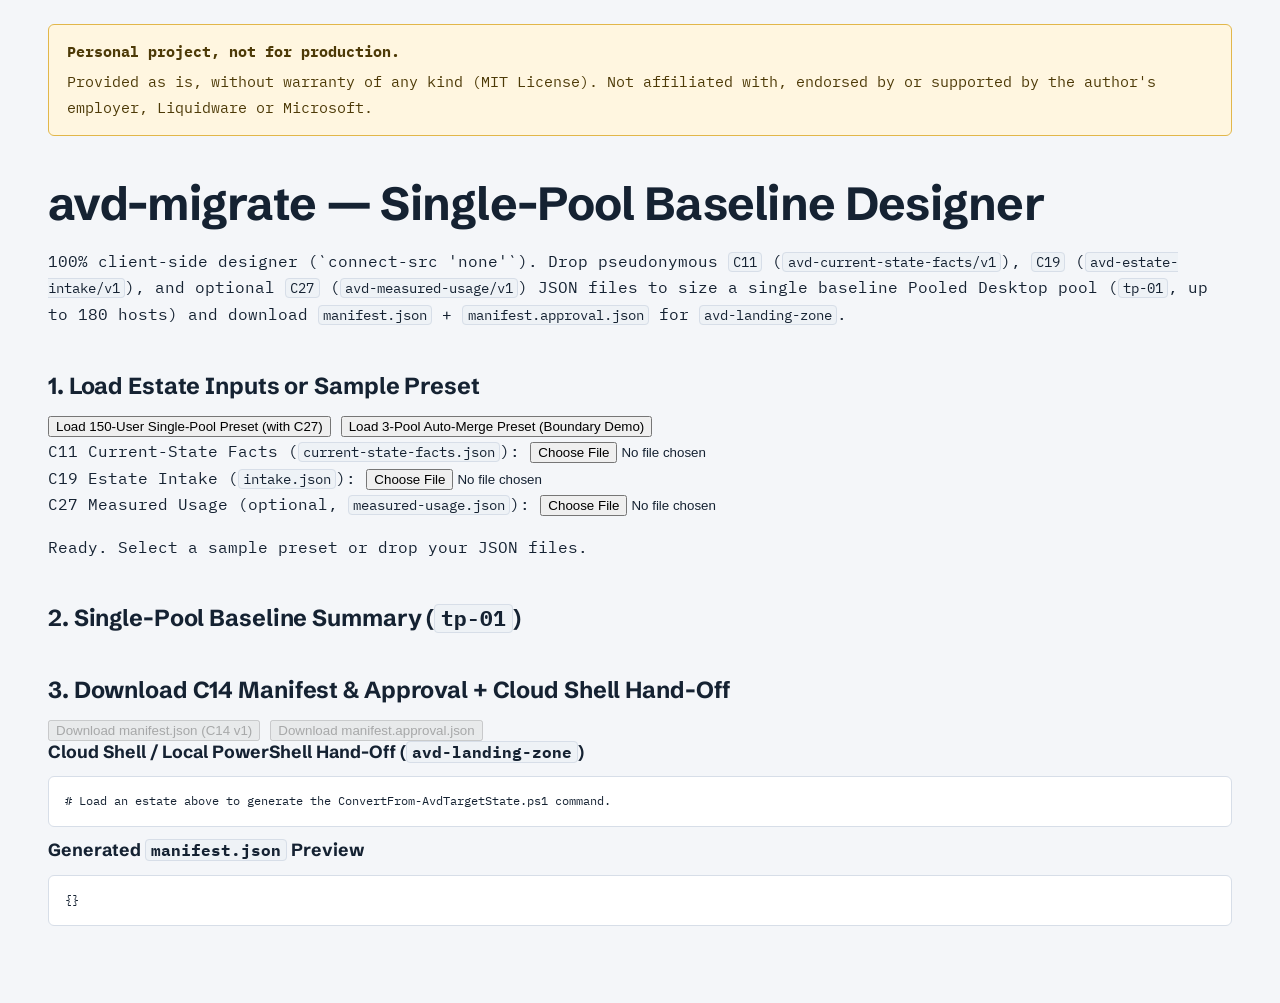
==== site/portal/index.html @ 1b1c4eb5 "feat: add avd-migrate single-pool target-state baseline designer (F41)" ====
<!doctype html>
<html lang="en">
<head>
<meta charset="utf-8">
<meta name="viewport" content="width=device-width, initial-scale=1">
<meta http-equiv="Content-Security-Policy" content="default-src 'none'; script-src 'self'; style-src 'self'; font-src 'self'; img-src 'self' data:; connect-src 'none'; base-uri 'none'; form-action 'none'">
<title>avd-migrate &mdash; Single-Pool Target-State Baseline Designer</title>
<link rel="icon" href="../assets/brand/favicon.svg" type="image/svg+xml">
<link rel="stylesheet" href="../assets/avd-ops.css">
<link rel="stylesheet" href="../assets/avd-ops-shell.css">
<link rel="stylesheet" href="../assets/avd-ops-portal.css">
<script src="../assets/theme.js" defer></script>
<script type="module" src="./migrate-app.js"></script>
</head>
<body>
<main class="wrap">
  <header>
    <p class="warn">
      <strong>Personal project, not for production.</strong> Provided as is, without warranty of any kind (MIT License).
      Not affiliated with, endorsed by or supported by the author's employer, Liquidware or Microsoft.
    </p>
    <h1>avd-migrate &mdash; Single-Pool Baseline Designer</h1>
    <p>
      100% client-side designer (`connect-src 'none'`). Drop pseudonymous <code>C11</code> (<code>avd-current-state-facts/v1</code>),
      <code>C19</code> (<code>avd-estate-intake/v1</code>), and optional <code>C27</code> (<code>avd-measured-usage/v1</code>) JSON files
      to size a single baseline Pooled Desktop pool (<code>tp-01</code>, up to 180 hosts) and download <code>manifest.json</code> +
      <code>manifest.approval.json</code> for <code>avd-landing-zone</code>.
    </p>
  </header>

  <section aria-labelledby="step1-heading">
    <h2 id="step1-heading">1. Load Estate Inputs or Sample Preset</h2>
    <div>
      <button type="button" id="btn-preset-single">Load 150-User Single-Pool Preset (with C27)</button>
      <button type="button" id="btn-preset-multi">Load 3-Pool Auto-Merge Preset (Boundary Demo)</button>
    </div>
    <div>
      <label for="file-c11">C11 Current-State Facts (<code>current-state-facts.json</code>):</label>
      <input type="file" id="file-c11" accept=".json,application/json">
    </div>
    <div>
      <label for="file-c19">C19 Estate Intake (<code>intake.json</code>):</label>
      <input type="file" id="file-c19" accept=".json,application/json">
    </div>
    <div>
      <label for="file-c27">C27 Measured Usage (optional, <code>measured-usage.json</code>):</label>
      <input type="file" id="file-c27" accept=".json,application/json">
    </div>
    <p id="status-banner" role="status" aria-live="polite">Ready. Select a sample preset or drop your JSON files.</p>
  </section>

  <section aria-labelledby="step2-heading">
    <h2 id="step2-heading">2. Single-Pool Baseline Summary (<code>tp-01</code>)</h2>
    <div id="boundary-notices" hidden></div>
    <div id="summary-cards"></div>
  </section>

  <section aria-labelledby="step3-heading">
    <h2 id="step3-heading">3. Download C14 Manifest &amp; Approval + Cloud Shell Hand-Off</h2>
    <div>
      <button type="button" id="btn-download-manifest" disabled>Download manifest.json (C14 v1)</button>
      <button type="button" id="btn-download-approval" disabled>Download manifest.approval.json</button>
    </div>
    <h3>Cloud Shell / Local PowerShell Hand-Off (<code>avd-landing-zone</code>)</h3>
    <pre><code id="cloudshell-snippet"># Load an estate above to generate the ConvertFrom-AvdTargetState.ps1 command.</code></pre>
    <h3>Generated <code>manifest.json</code> Preview</h3>
    <pre><code id="manifest-preview">{}</code></pre>
  </section>
</main>
</body>
</html>
---- site/assets/avd-ops.css ----
/* avd-ops design system v2.7.0 (https://avd-ops.dev/, avd-ops/avd-ops site/assets/avd-ops.css). MIT.
   Personal project, not for production, as is; not affiliated with the author's employer, Liquidware or Microsoft.
   One file for every public AVD page: tokens (light, dark, and a data-theme override), base type, and the shared
   pieces (top bar with the logo slot, notice, buttons, chips, status pills, tables, code, footer). Pages add only
   their own layout. The app shell every family page shares (brand bar, switcher, side list, notice) is
   avd-ops-shell.css, with theme.js for the theme switch and the drawer. Other repos vendor this file with fonts/ and brand/ at a tagged version; see docs/design-system.md.
   Fonts are served from fonts/ next to this file, so a page that uses it makes no requests to other sites. */

@font-face{font-family:"IBM Plex Mono";font-weight:400 500;font-display:swap;src:url("fonts/ibm-plex-mono-latin-400-normal.woff2") format("woff2")}
@font-face{font-family:"IBM Plex Mono";font-weight:400 500;font-style:italic;font-display:swap;src:url("fonts/ibm-plex-mono-latin-400-italic.woff2") format("woff2")}
@font-face{font-family:"IBM Plex Mono";font-weight:600;font-display:swap;src:url("fonts/ibm-plex-mono-latin-600-normal.woff2") format("woff2")}
@font-face{font-family:"IBM Plex Mono";font-weight:700;font-display:swap;src:url("fonts/ibm-plex-mono-latin-700-normal.woff2") format("woff2")}
@font-face{font-family:"Schibsted Grotesk";font-weight:500 600;font-display:swap;src:url("fonts/schibsted-grotesk-latin-600-normal.woff2") format("woff2")}
@font-face{font-family:"Schibsted Grotesk";font-weight:700;font-display:swap;src:url("fonts/schibsted-grotesk-latin-700-normal.woff2") format("woff2")}
@font-face{font-family:"JetBrains Mono";font-weight:600;font-display:swap;src:url("fonts/jetbrains-mono-latin-600-normal.woff2") format("woff2")}
@font-face{font-family:"Source Serif 4";font-weight:400;font-display:swap;src:url("fonts/source-serif-4-latin-400-normal.woff2") format("woff2")}
@font-face{font-family:"Source Serif 4";font-weight:400;font-style:italic;font-display:swap;src:url("fonts/source-serif-4-latin-400-italic.woff2") format("woff2")}
@font-face{font-family:"Source Serif 4";font-weight:600 700;font-display:swap;src:url("fonts/source-serif-4-latin-600-normal.woff2") format("woff2")}

/* Tokens. Neutrals are a cool slate; the accent is the logo's teal, darkened on light backgrounds for contrast
   (--brand and --brand-ink are the logo's own colors, for brand surfaces only); amber marks the optional
   Liquidware tier; good, caution and bad are for results only, never decoration, and info marks work in progress.
   The shell pair is the brand bar's ink, the same in both themes so every family page opens on the same frame. */
:root{
  --bg:#f4f6f9; --surface:#ffffff; --sunken:#eef2f6; --fg:#152232; --muted:#566578; --line:#d7dee8; --line-strong:#bfc9d6;
  --accent:#0b7a6e; --accent-hover:#09635a; --on-accent:#ffffff; --accent-soft:#e0f2ef; --focus:#0b7a6e;
  --brand:#1ca998; --brand-ink:#0d1015;
  --tier:#9a5b12; --tier-soft:#f7ecdc;
  --good:#18794e; --good-soft:#e1f3e9; --caution:#8a5a00; --caution-soft:#fbf0d9; --bad:#b42323; --bad-soft:#fbe7e7;
  --warn-bg:#fff6e0; --warn-line:#e2b74a; --warn-fg:#4d3a07;
  --term-bg:#0f1822; --term-head:#18232f; --term-text:#dbe5ef; --term-muted:#8796a8; --term-border:#263342; --prompt:#5fcf86;
  --s-built-bg:#d9f2e3; --s-built-fg:#14532d; --s-design-bg:#e4edfb; --s-design-fg:#1d4785; --s-slice-bg:#fdecc8; --s-slice-fg:#713f12;
  --shell:#0d1015; --shell-fg:#e8f1f0; --shell-muted:#a3b3b8; --shell-line:#262f36; --shell-hover:#1b242a; --shell-warn:#e2b74a; --info:#2456a6; --info-soft:#e4edfb;
  --shadow-2:0 2px 6px rgba(21,34,50,.08),0 12px 32px rgba(21,34,50,.10);
  --shadow:0 1px 2px rgba(21,34,50,.05),0 4px 16px rgba(21,34,50,.05);
  --display:"Schibsted Grotesk","Segoe UI",system-ui,sans-serif;
  --body:"IBM Plex Mono",ui-monospace,"Cascadia Mono",SFMono-Regular,Menlo,Consolas,monospace;
  --mono:"IBM Plex Mono",ui-monospace,"Cascadia Mono",SFMono-Regular,Menlo,Consolas,monospace;
  --wordmark:"Schibsted Grotesk","Segoe UI",system-ui,sans-serif;
  --tagline:"JetBrains Mono",ui-monospace,Menlo,Consolas,monospace;
  --prose:"Source Serif 4",Georgia,"Times New Roman",serif;
  --radius:8px; --radius-sm:6px; --pill:999px;
  --space-1:.25rem; --space-2:.5rem; --space-3:.75rem; --space-4:1rem; --space-5:1.5rem; --space-6:2.5rem;
  --measure:76rem; --gutter:16px; --page:76rem; --side:15rem; --tap:44px; --radius-lg:14px; --bar:72px;
  --ease:cubic-bezier(.2,.7,.2,1); --fast:120ms; --slow:220ms;
}
@media (prefers-color-scheme:dark){:root:not([data-theme="light"]){
  --bg:#0f1620; --surface:#16202c; --sunken:#121b25; --fg:#e4ebf3; --muted:#9aa9ba; --line:#2a3646; --line-strong:#3a4859;
  --accent:#3cc8b4; --accent-hover:#7fe0d2; --on-accent:#0b1520; --accent-soft:#123331; --focus:#7fe0d2;
  --brand:#1ca998; --brand-ink:#0d1015;
  --tier:#e5a95a; --tier-soft:#3a2a14;
  --good:#4cc286; --good-soft:#10291c; --caution:#e0b04a; --caution-soft:#2c2311; --bad:#ff8a80; --bad-soft:#301818;
  --warn-bg:#2e2610; --warn-line:#8a6d1e; --warn-fg:#f3e3b0;
  --term-bg:#0a1018; --term-head:#121a24; --term-text:#dbe5ef; --term-muted:#7d8c9e; --term-border:#222e3c; --prompt:#5fcf86;
  --s-built-bg:#123824; --s-built-fg:#a7e8c0; --s-design-bg:#14223a; --s-design-fg:#bcd2fa; --s-slice-bg:#3d2e0e; --s-slice-fg:#f5d58a;
  --shell:#070a0d; --shell-fg:#e8f1f0; --shell-muted:#93a6ad; --shell-line:#1d262d; --shell-hover:#141c22; --shell-warn:#e0b04a; --info:#86b0f5; --info-soft:#14223a;
  --shadow-2:0 2px 6px rgba(0,0,0,.4),0 12px 32px rgba(0,0,0,.45);
  --shadow:0 1px 2px rgba(0,0,0,.35); color-scheme:dark}}
:root[data-theme="dark"]{
  --bg:#0f1620; --surface:#16202c; --sunken:#121b25; --fg:#e4ebf3; --muted:#9aa9ba; --line:#2a3646; --line-strong:#3a4859;
  --accent:#3cc8b4; --accent-hover:#7fe0d2; --on-accent:#0b1520; --accent-soft:#123331; --focus:#7fe0d2;
  --brand:#1ca998; --brand-ink:#0d1015;
  --tier:#e5a95a; --tier-soft:#3a2a14;
  --good:#4cc286; --good-soft:#10291c; --caution:#e0b04a; --caution-soft:#2c2311; --bad:#ff8a80; --bad-soft:#301818;
  --warn-bg:#2e2610; --warn-line:#8a6d1e; --warn-fg:#f3e3b0;
  --term-bg:#0a1018; --term-head:#121a24; --term-text:#dbe5ef; --term-muted:#7d8c9e; --term-border:#222e3c; --prompt:#5fcf86;
  --s-built-bg:#123824; --s-built-fg:#a7e8c0; --s-design-bg:#14223a; --s-design-fg:#bcd2fa; --s-slice-bg:#3d2e0e; --s-slice-fg:#f5d58a;
  --shell:#070a0d; --shell-fg:#e8f1f0; --shell-muted:#93a6ad; --shell-line:#1d262d; --shell-hover:#141c22; --shell-warn:#e0b04a; --info:#86b0f5; --info-soft:#14223a;
  --shadow-2:0 2px 6px rgba(0,0,0,.4),0 12px 32px rgba(0,0,0,.45);
  --shadow:0 1px 2px rgba(0,0,0,.35); color-scheme:dark}

/* Base */
*{box-sizing:border-box}
body{background:var(--bg);color:var(--fg);font:15.5px/1.7 var(--body);margin:0;-webkit-text-size-adjust:100%}
a{color:var(--accent)} a:hover{color:var(--accent-hover)}
:focus-visible{outline:2px solid var(--focus);outline-offset:2px}
h1,h2,h3{font-family:var(--display);line-height:1.2;text-wrap:balance}
h1{font-size:clamp(2rem,5vw,2.9rem);margin:var(--space-6) 0 var(--space-3);letter-spacing:-.015em}
h2{font-size:1.45rem;margin:2.75rem 0 var(--space-3);letter-spacing:-.005em} h3{font-size:1.1rem;margin:0 0 .35rem}
code,.mono{font-family:var(--mono);font-size:.9em}
.prose{font-family:var(--prose);font-size:1.06rem;line-height:1.65}
:not(pre)>code{background:var(--sunken);border:1px solid var(--line);border-radius:4px;padding:0 .3em}
pre{background:var(--surface);border:1px solid var(--line);border-radius:var(--radius-sm);padding:.9rem 1rem;overflow-x:auto;font:.82rem/1.55 var(--mono)}
/* Commands show every character as typed: no ligature turns << or != into one glyph. */
pre,code,.mono{font-variant-ligatures:none}
.lede{font-size:1.2rem;color:var(--muted)}
.wrap{max-width:var(--measure);margin:0 auto;padding-block:0 4rem;
  padding-left:max(var(--gutter),env(safe-area-inset-left,0px));padding-right:max(var(--gutter),env(safe-area-inset-right,0px))}

/* Top bar. The brand is the mark, brand/mark.svg (square) beside the word "avd-ops". A page may follow it with
   a crumb (.sep, then its own title) and its own links. */
header.top{display:flex;flex-wrap:wrap;gap:var(--space-2) 1.25rem;align-items:center;padding-block:1.1rem;border-bottom:1px solid var(--line)}
header.top .brand{display:inline-flex;align-items:center;gap:var(--space-2);font:700 1.05rem var(--wordmark);color:var(--fg);text-decoration:none;letter-spacing:.01em}
header.top .brand .mark{width:26px;height:26px;flex:none;border-radius:5px;display:block}
header.top .sep{color:var(--line-strong)}
header.top nav{display:flex;flex-wrap:wrap;gap:var(--space-1) var(--space-4);font-size:.95rem}
header.top nav a{text-decoration:none;color:var(--muted)} header.top nav a:hover{color:var(--fg)} header.top nav a[aria-current]{color:var(--fg);font-weight:600}

/* Notice: the research-only warning every page carries before its first section. */
.warn{background:var(--warn-bg);border:1px solid var(--warn-line);color:var(--warn-fg);border-radius:var(--radius-sm);padding:.9rem 1.1rem;margin:var(--space-5) 0;font-size:.95rem}
.warn strong:first-child{display:block;margin-bottom:var(--space-1)}
.warn ul{margin:var(--space-1) 0 0;padding-left:1.2rem}
.warn a{color:inherit}

/* Labels, chips, status pills. Chips sit in a .chips row and pills carry an s-* class, so pages that use
   .chip or .status for their own thing (the portal) keep theirs. */
.eyebrow{font:600 .88rem var(--body);color:var(--muted)}
.chips{display:flex;flex-wrap:wrap;gap:.35rem;margin-top:var(--space-1)}
.chips .chip{font:500 .72rem var(--mono);border:1px solid var(--line);border-radius:var(--pill);padding:.1rem var(--space-2);color:var(--muted);background:var(--bg)}
.status:is(.s-built,.s-design,.s-slice){font:600 .72rem var(--mono);text-transform:uppercase;letter-spacing:.06em;padding:.15rem var(--space-2);border-radius:4px;align-self:flex-start}
.s-built{background:var(--s-built-bg);color:var(--s-built-fg)} .s-design{background:var(--s-design-bg);color:var(--s-design-fg)} .s-slice{background:var(--s-slice-bg);color:var(--s-slice-fg)}

/* Cards */
.card{background:var(--surface);border:1px solid var(--line);border-radius:var(--radius);padding:var(--space-4);min-width:0}

/* Buttons. .cta is a link styled as the primary action; .ghost is the secondary one. */
.cta{display:inline-block;margin:var(--space-2) var(--space-2) 0 0;padding:var(--space-2) .95rem;border-radius:var(--radius-sm);background:var(--accent);color:var(--on-accent);border:1px solid var(--accent);text-decoration:none;font-weight:600;transition:background var(--fast) var(--ease)}
.cta:hover{background:var(--accent-hover);border-color:var(--accent-hover);color:var(--on-accent)}
.cta.ghost{background:transparent;color:var(--accent)} .cta.ghost:hover{background:var(--accent-soft);color:var(--accent)}

/* Tables */
.tbl{overflow-x:auto;margin:var(--space-4) 0} table{border-collapse:collapse;width:100%;font-size:.95rem}
th,td{text-align:left;vertical-align:top;padding:.55rem .7rem;border-bottom:1px solid var(--line)} th{font-family:var(--display);font-size:.85rem;color:var(--muted)}

/* Segmented choice: a radio group drawn as joined buttons. Markup: div.segmented with role="radiogroup" and an
   aria-label, holding label>input[type=radio]+span; arrow keys move, as radios do. 44px on touch screens. */
.segmented{display:inline-flex;max-width:100%;border:1px solid var(--line-strong);border-radius:var(--radius-sm);overflow:hidden;background:var(--surface)}
.segmented label{position:relative;display:flex;flex:1 1 auto;cursor:pointer}
.segmented label+label{border-left:1px solid var(--line-strong)}
.segmented input{position:absolute;opacity:0;inset:0;margin:0;cursor:pointer}
.segmented span{display:flex;align-items:center;justify-content:center;width:100%;min-height:34px;padding:0 12px;font-weight:600;font-size:.88rem;color:var(--muted);white-space:nowrap;transition:background var(--fast) var(--ease)}
.segmented label:hover span{color:var(--fg)}
.segmented input:checked+span{background:var(--accent-soft);color:var(--accent)}
.segmented input:focus-visible+span{outline:2px solid var(--focus);outline-offset:-2px}
@media (pointer:coarse){.segmented span{min-height:var(--tap)}}

/* Run in: where the page's commands run, as two segmented choices (place, then shell) that every command block
   follows. .runin-title names the row; the page remembers the choice in this browser only. */
.runin{display:flex;flex-wrap:wrap;align-items:center;gap:var(--space-2) var(--space-3);padding:var(--space-2) var(--space-3);border:1px solid var(--line);border-radius:var(--radius-sm);background:var(--sunken)}
.runin-title{font:600 .88rem var(--body);color:var(--muted)}
@media (max-width:40rem){.runin .segmented{display:flex;width:100%}}
/* Not tested yet: a variant no real run has proved; the word always shows, never the color alone. */
.untested{display:inline-block;font:600 .7rem/1.6 var(--mono);letter-spacing:.06em;text-transform:uppercase;border-radius:var(--pill);padding:1px 9px;color:var(--caution);background:var(--caution-soft);white-space:nowrap}
/* What a variant needs on the machine it runs on (PowerShell 7.2, the Az modules, the az CLI). */
.requires{font-size:.85rem;color:var(--muted)} .requires::before{content:"Needs: ";font-weight:600;color:var(--fg)}

/* Footer */
footer.site{margin-top:3.5rem;padding-top:1.25rem;border-top:1px solid var(--line);font-size:.85rem;color:var(--muted)}

@media (prefers-reduced-motion:reduce){*{transition:none!important;animation:none!important}}
---- site/assets/avd-ops-shell.css ----
/* avd-ops app shell v2.7.0 (https://avd-ops.dev/, avd-ops/avd-ops site/assets/avd-ops-shell.css). MIT.
   Personal project, not for production, as is; not affiliated with the author's employer or Microsoft.
   The frame every family page opens in: the brand bar (mark, word, the Docs, Deploy and Assess switcher, theme
   and menu buttons), the one-line research notice that opens to the full text, a side list that becomes a drawer
   below 64rem, the page column, and the footer with the credit line. Load it after avd-ops.css and put
   class="shell" on <body>; every rule is scoped to .shell. theme.js wires the theme button and the drawer; on a portal, load it after avd-ops-portal.css so the bar's buttons keep their look; without
   it the side list sits below the page on narrow screens and the theme follows the system. */

/* Brand bar: brand ink in both themes, so moving between the site and a portal keeps the same frame. It holds the
   brand (the mark, the word and the tagline, as in the horizontal lockup), the switcher, the notice and the buttons. */
.shell{background:var(--bg)}
.shell::before{content:"";position:fixed;inset:0 0 auto;height:env(safe-area-inset-top,0px);background:var(--shell);z-index:30}
.shell header.bar{position:sticky;top:env(safe-area-inset-top,0px);z-index:20;background:var(--shell);color:var(--shell-fg);border-bottom:1px solid var(--shell-line)}
.shell .bar-in{position:relative;max-width:var(--page);margin:0 auto;display:flex;align-items:center;gap:var(--space-3);min-height:var(--bar);
  padding-left:max(var(--gutter),env(safe-area-inset-left,0px));padding-right:max(var(--gutter),env(safe-area-inset-right,0px))}
.shell header.bar .brand{display:inline-flex;align-items:center;gap:var(--space-3);color:var(--shell-fg);text-decoration:none;min-height:var(--tap);flex:none}
.shell header.bar .brand .mark{width:44px;height:44px;flex:none;border-radius:8px;display:block}
.shell header.bar .brand .name{display:grid;line-height:1}
.shell header.bar .brand .word{font:700 1.5rem/1 var(--wordmark);letter-spacing:.005em}
.shell header.bar .brand .tag{font:600 .64rem/1 var(--tagline);letter-spacing:.26em;text-transform:uppercase;color:var(--brand);margin-top:6px}
.shell .switcher{display:flex;gap:2px;padding:3px;border-radius:10px;background:var(--shell-hover);margin-left:var(--space-3);flex:none}
.shell .switcher a{display:flex;align-items:center;min-height:36px;padding:0 .8rem;border-radius:7px;color:var(--shell-muted);text-decoration:none;font-weight:600;font-size:.86rem;transition:background var(--fast) var(--ease),color var(--fast) var(--ease)}
.shell .switcher a:hover{color:var(--shell-fg)}
.shell .switcher a[aria-current]{background:var(--shell-fg);color:var(--shell)}
.shell .tools{margin-left:auto;display:flex;gap:var(--space-2);flex:none}
.shell header.bar .iconbtn{width:var(--tap);height:var(--tap);display:grid;place-items:center;border-radius:10px;border:1px solid var(--shell-line);background:transparent;color:var(--shell-fg);cursor:pointer;padding:0}
.shell header.bar .iconbtn:hover{background:var(--shell-hover)}
.shell header.bar .iconbtn svg{width:20px;height:20px}
.shell header.bar :focus-visible{outline-color:var(--shell-fg)}
.shell header.bar .menu{display:none}
.shell header.bar .tools .iconbtn.dev[aria-pressed="true"],.shell header.bar .tools .iconbtn.dev[aria-pressed="true"]:hover{background:var(--shell-hover);border-color:var(--brand);color:var(--brand)}
.shell .dev-id{display:none}
.shell.dev-on .dev-id{display:inline}
.shell.dev-on .dev-off{display:none}
.shell .theme .moon{display:none}
:root[data-theme="dark"] .shell .theme .sun{display:none} :root[data-theme="dark"] .shell .theme .moon{display:block}
@media (prefers-color-scheme:dark){:root:not([data-theme="light"]) .shell .theme .sun{display:none}:root:not([data-theme="light"]) .shell .theme .moon{display:block}}
html:not(.js) .shell .theme,html:not(.js) .shell .dev{display:none}

/* Notice: a pill in the bar, beside the buttons, that opens to the full research-only notice under the bar. The
   whole text stays in the page. Wide screens show the full line, narrower ones "Not for production", phones the dot. */
.shell header.bar .notice{margin-left:auto;min-width:0}
.shell header.bar .notice+.tools{margin-left:0}
.shell header.bar .notice summary{display:flex;align-items:center;gap:var(--space-2);min-height:var(--tap);padding:0 var(--space-3);border:1px solid var(--shell-line);border-radius:var(--pill);
  cursor:pointer;list-style:none;font-size:.8rem;color:var(--shell-fg);white-space:nowrap;transition:background var(--fast) var(--ease)}
.shell header.bar .notice summary:hover,.shell header.bar .notice[open] summary{background:var(--shell-hover)}
.shell .notice summary::-webkit-details-marker{display:none}
.shell header.bar .notice summary::before{content:"";width:8px;height:8px;border-radius:50%;background:var(--shell-warn);flex:none}
.shell header.bar .notice summary::after{content:"";width:6px;height:6px;border:solid var(--shell-muted);border-width:0 1.5px 1.5px 0;transform:translateY(-2px) rotate(45deg);flex:none;margin-left:2px;transition:transform var(--fast) var(--ease)}
.shell header.bar .notice[open] summary::after{transform:translateY(1px) rotate(-135deg)}
.shell header.bar .notice summary strong{font-weight:600;overflow:hidden;text-overflow:ellipsis}
.shell .notice summary .short{display:none}
.shell header.bar .notice .full{position:absolute;top:calc(100% + 1px);right:max(var(--gutter),env(safe-area-inset-right,0px));width:min(34rem,calc(100vw - 2 * var(--gutter)));padding-top:var(--space-2);font-size:.92rem;
  max-height:calc(100dvh - var(--bar) - 1px - env(safe-area-inset-top,0px));overflow-y:auto;overscroll-behavior:contain}
.shell header.bar .notice .full :focus-visible{outline-color:var(--focus)}
.shell .notice ul{margin:0;padding:var(--space-3) var(--space-4) var(--space-3) 2.2rem;background:var(--warn-bg);border:1px solid var(--warn-line);border-radius:var(--radius-sm);color:var(--warn-fg)}
.shell header.bar .notice ul{box-shadow:var(--shadow-2)}
.shell .notice ul a{color:inherit}
/* A page made from a 2.2.0 starter keeps the notice as a row under the bar until it moves it into the bar. */
.shell>details.notice{background:var(--surface);border-bottom:1px solid var(--line);font-size:.92rem;color:var(--muted)}
.shell>details.notice summary{max-width:var(--page);margin:0 auto;display:flex;align-items:center;gap:var(--space-2);min-height:40px;cursor:pointer;list-style:none;
  padding-left:max(var(--gutter),env(safe-area-inset-left,0px));padding-right:max(var(--gutter),env(safe-area-inset-right,0px))}
.shell>details.notice summary::before{content:"";width:8px;height:8px;border-radius:50%;background:var(--warn-line);flex:none}
.shell>details.notice summary strong{font-weight:600;color:var(--fg)}
.shell>details.notice summary .more{margin-left:auto;color:var(--accent);white-space:nowrap;padding-left:var(--space-3)}
.shell>details.notice[open] summary .more{visibility:hidden}
.shell>details.notice .full{max-width:var(--page);margin:0 auto;padding-block:0 var(--space-3);
  padding-left:max(var(--gutter),env(safe-area-inset-left,0px));padding-right:max(var(--gutter),env(safe-area-inset-right,0px))}

/* Side list and page column. */
.shell .layout{max-width:var(--page);margin:0 auto;display:grid;grid-template-columns:var(--side) minmax(0,1fr);gap:var(--space-6);
  padding-left:max(var(--gutter),env(safe-area-inset-left,0px));padding-right:max(var(--gutter),env(safe-area-inset-right,0px))}
.shell .side{position:sticky;top:calc(var(--bar) + 1px + env(safe-area-inset-top,0px));align-self:start;max-height:calc(100vh - var(--bar) - 1px - env(safe-area-inset-top,0px));overflow-y:auto;scrollbar-width:thin;scrollbar-color:var(--line-strong) transparent;padding-block:var(--space-5) var(--space-6);display:grid;gap:var(--space-1);align-content:start}
.shell .side .group{font:600 .84rem var(--body);color:var(--muted);margin:var(--space-4) 0 var(--space-1);padding-left:.6rem}
.shell .side .group:first-child{margin-top:0}
.shell .side a{display:flex;align-items:center;min-height:36px;padding:0 .6rem;border-radius:var(--radius-sm);color:var(--fg);text-decoration:none;font-size:.95rem}
.shell .side a:hover{background:var(--sunken)}
.shell .side a[aria-current]{background:var(--accent-soft);color:var(--accent);font-weight:600}
/* A page with no side list (a single page in a sibling repo, an artifact): .layout.solo, one column. */
.shell .layout.solo{grid-template-columns:minmax(0,1fr)}
.shell main{min-width:0;padding-block:var(--space-5) var(--space-6)}
.shell main>.col{max-width:var(--measure)}
.shell main h1{margin-top:var(--space-3)}
/* The page column starts on the same line as the side list: its first element takes no top margin. */
.shell main>:first-child,.shell main>.col>:first-child{margin-top:0}
.shell .backdrop{display:none}

/* Footer */
.shell footer.foot{border-top:1px solid var(--line);background:var(--surface);font-size:.86rem;color:var(--muted)}
.shell footer.foot .in{max-width:var(--page);margin:0 auto;padding-block:var(--space-5) calc(var(--space-6) + env(safe-area-inset-bottom,0px));display:grid;gap:var(--space-2);
  padding-left:max(var(--gutter),env(safe-area-inset-left,0px));padding-right:max(var(--gutter),env(safe-area-inset-right,0px))}
.shell footer.foot p{margin:0;max-width:var(--measure)}
.shell footer.foot .credit{font:600 .8rem var(--mono);letter-spacing:.04em;color:var(--fg);margin-top:var(--space-2)}
.shell footer.foot .credit a{color:inherit}

/* Touch screens get 44px rows in the side list and switcher. */
@media (pointer:coarse){.shell .side a{min-height:var(--tap)} .shell .switcher a{min-height:40px}}

/* Below 64rem (iPad portrait, phones) the side list is a drawer the menu button opens. */
@media (max-width:64rem){
  .shell .layout{grid-template-columns:minmax(0,1fr);gap:0}
  .js .shell header.bar .menu{display:grid}
  .js .shell .side{position:fixed;top:0;bottom:0;left:0;width:min(20rem,86vw);max-height:none;z-index:40;background:var(--surface);border-right:1px solid var(--line);box-shadow:var(--shadow-2);
    padding:calc(var(--space-5) + env(safe-area-inset-top,0px)) var(--space-4) calc(var(--space-6) + env(safe-area-inset-bottom,0px)) max(var(--space-4),env(safe-area-inset-left,0px));
    transform:translateX(-105%);visibility:hidden;transition:transform var(--slow) var(--ease),visibility 0s linear var(--slow)}
  .js .shell.drawer-open .side{transform:none;visibility:visible;transition:transform var(--slow) var(--ease)}
  .js .shell.drawer-open .backdrop{display:block;position:fixed;inset:0;z-index:35;background:var(--shell);opacity:.5;border:0;padding:0}
  html:not(.js) .shell .side{position:static;max-height:none;order:2;border-top:1px solid var(--line)}
}
@media (max-width:86rem){.shell header.bar .notice summary .long{display:none} .shell header.bar .notice summary .short{display:inline}}
@media (max-width:40rem){.shell>details.notice:not([open]) summary .long{display:none} .shell>details.notice:not([open]) summary .short{display:inline}}
@media (max-width:64rem){.shell header.bar .brand .tag{display:none} .shell header.bar .brand .word{font-size:1.25rem}}
/* Phones and narrow windows (44rem): a shorter bar, the mark without the word, and the notice as a round button with its dot. Below 24rem the
   mark gives way too (the Docs tab goes home), so the switcher, the notice and both buttons fit a 360px screen. */
@media (max-width:44rem){
  .shell{--bar:60px} .shell .bar-in{gap:var(--space-2)} .shell .tools{gap:6px}
  .shell header.bar .brand .name,.shell header.bar .brand>.word{display:none} .shell header.bar .brand .mark{width:36px;height:36px}
  .shell .switcher{margin-left:0} .shell .switcher a{padding:0 .5rem;font-size:.8rem}
  .shell header.bar .notice summary{width:var(--tap);padding:0;justify-content:center;border-color:var(--shell-warn)}
  .shell header.bar .notice summary::after{display:none}
  .shell header.bar .notice summary .short{position:absolute;width:1px;height:1px;overflow:hidden;clip-path:inset(50%);white-space:nowrap}
  .shell header.bar .notice summary::before{width:10px;height:10px}
}
@media (max-width:26rem){.shell .bar-in{gap:6px} .shell header.bar .brand .mark{width:32px;height:32px} .shell .switcher a{padding:0 .38rem}}
@media (max-width:24rem){.shell header.bar .brand{display:none}}
@media (max-width:23rem){.shell .switcher a{padding:0 .34rem;font-size:.76rem}}
.shell .skip{position:absolute;left:-999px;top:0;z-index:50;background:var(--surface);color:var(--fg);padding:var(--space-2) var(--space-3);border-radius:var(--radius-sm)}
.shell .skip:focus{left:max(var(--gutter),env(safe-area-inset-left,0px));top:calc(var(--space-2) + env(safe-area-inset-top,0px))}
---- site/assets/avd-ops-portal.css ----
/* avd-ops portal components v2.7.0 (https://avd-ops.dev/, avd-ops/avd-ops site/assets/avd-ops-portal.css). MIT.
   Personal project, not for production, as is; not affiliated with the author's employer, Liquidware or Microsoft.
   The pieces a guided, step-by-step portal page shares: the progress rail, one stage panel in view, the
   "run in Cloud Shell, then paste the output" timeline, terminal blocks, the paste box, form fields, switches,
   buttons, the sticky Back and Next bar, result chips, check outcome pills, a file drop, and (2.5.0) the
   one-screen-at-a-time wizard: head, phase progress, full-screen step, "more" disclosure, reply and sheet
   (the segmented choice and the Run in row are in avd-ops.css).
   First drawn for the avd-landing-zone deployment portal, promoted here so every portal vendors one copy
   (docs/design-system.md). Load it after avd-ops.css and put class="portal" on <body>: everything here is scoped
   to it, so the avd-ops.dev pages are untouched. Colors come only from the avd-ops.css tokens. */

/* Page */
body.portal{font:16px/1.55 var(--body);-webkit-font-smoothing:antialiased}
.portal main{max-width:980px;margin:0 auto;padding-block:0;
  padding-left:max(var(--gutter),env(safe-area-inset-left,0px));padding-right:max(var(--gutter),env(safe-area-inset-right,0px))}
.portal h1{font-size:1.05rem;margin:0;letter-spacing:0}
.portal h2{font-size:1.45rem;margin:0 0 var(--space-2);letter-spacing:-.01em}
.portal h3{font-size:1.02rem;margin:0 0 var(--space-1);font-weight:600}
.portal p{margin:0 0 var(--space-3)}
.portal a{text-underline-offset:2px}
.portal code{background:var(--sunken);border:1px solid var(--line);border-radius:4px;padding:0 4px}
.portal .muted{color:var(--muted)}
.portal .hidden{display:none!important}
.portal .lede{color:var(--muted);margin:0;font-size:1rem}

/* Notice: the portal's research-only line before the first stage, and the footer. */
.portal footer.disclaimer{margin:28px 0 0;padding:var(--space-4) 0 calc(24px + env(safe-area-inset-bottom,0px));border-top:1px solid var(--line);font-size:.85rem;color:var(--muted)}

/* Panels: a stage, or a collapsible block such as Settings. */
.portal .panel{background:var(--surface);border:1px solid var(--line);border-radius:var(--radius);padding:20px;margin-bottom:var(--space-4);box-shadow:var(--shadow)}
.portal details.panel>summary{cursor:pointer;font:600 1rem var(--display)}
.portal details.panel[open]>summary{margin-bottom:var(--space-3)}
.portal .panel.accent{border-color:var(--accent)}

/* Forms */
.portal .row{display:flex;flex-wrap:wrap;gap:var(--space-3) var(--space-4);align-items:flex-end}
.portal .field{display:flex;flex-direction:column;align-items:stretch;gap:var(--space-1);flex:1 1 180px;min-width:0}
.portal .field>span{font-size:.82rem;font-weight:600;color:var(--muted)}
.portal .field>small{color:var(--muted);font-size:.8rem}
.portal :is(input[type=text],input[type=number],input[type=time],select,textarea){font:inherit;color:var(--fg);background:var(--surface);border:1px solid var(--line-strong);border-radius:var(--radius-sm);padding:7px 10px;width:100%}
.portal :is(input[type=text],input[type=number],input[type=time],select,textarea):focus{outline:none;border-color:var(--accent);box-shadow:0 0 0 3px var(--accent-soft)}
.portal :is(select,input):disabled{opacity:.55}
.portal textarea{font:12.5px/1.55 var(--mono);min-height:120px;resize:vertical}
.portal textarea.prose{font:inherit;min-height:96px}
.portal fieldset{border:1px solid var(--line);border-radius:var(--radius-sm);padding:var(--space-3) var(--space-4) var(--space-4);margin:0 0 var(--space-4);min-width:0}
.portal legend{font:600 .95rem var(--display);padding:0 var(--space-1)}

/* Buttons. A plain <button> is the primary action; .secondary and .linkbtn are the quieter ones. */
.portal :is(button,a.btnlink){font:inherit;font-weight:600;border:1px solid var(--accent);border-radius:var(--radius-sm);padding:8px 16px;cursor:pointer;background:var(--accent);color:var(--on-accent);transition:background var(--fast) var(--ease),border-color var(--fast) var(--ease)}
.portal :is(button:hover:not(:disabled),a.btnlink:hover){background:var(--accent-hover);border-color:var(--accent-hover);color:var(--on-accent)}
.portal a.btnlink{display:inline-block;text-decoration:none}
.portal :is(button,a.btnlink).secondary{background:var(--surface);color:var(--accent);border-color:var(--line-strong)}
.portal :is(button,a.btnlink).secondary:hover:not(:disabled){background:var(--accent-soft);border-color:var(--accent);color:var(--accent)}
.portal button.linkbtn{background:none;border:0;padding:4px 0;color:var(--accent);text-decoration:underline;text-underline-offset:2px}
.portal button.linkbtn:hover:not(:disabled){background:none;color:var(--accent-hover)}
.portal button:disabled{opacity:.45;cursor:default}

/* Switch: a checkbox drawn as a toggle, with its label and hint beside it. */
.portal label.switch{display:flex;gap:var(--space-3);align-items:flex-start;margin-bottom:var(--space-3)}
.portal label.switch>input[type=checkbox]{appearance:none;-webkit-appearance:none;flex:0 0 auto;width:40px;height:24px;border-radius:12px;background:var(--line-strong);position:relative;cursor:pointer;margin-top:1px;transition:background var(--fast)}
.portal label.switch>input[type=checkbox]::after{content:"";position:absolute;top:3px;left:3px;width:18px;height:18px;border-radius:50%;background:var(--surface);box-shadow:var(--shadow);transition:left var(--fast)}
.portal label.switch>input[type=checkbox]:checked{background:var(--accent)}
.portal label.switch>input[type=checkbox]:checked::after{left:19px}
.portal label.switch>input[type=checkbox]:focus-visible{outline:2px solid var(--focus);outline-offset:2px}

/* Progress rail: one numbered stop per stage, optional phase labels (data-phase on the first li of a phase),
   one row that scrolls sideways when narrow. li.done, li.current and li.locked set the state. */
.portal ol.steps{list-style:none;display:flex;padding:26px 4px 6px;margin:14px 0;overflow-x:auto;scroll-snap-type:x proximity;scrollbar-width:none}
.portal ol.steps::-webkit-scrollbar{display:none}
.portal ol.steps li{flex:1 0 84px;scroll-snap-align:start;position:relative}
.portal ol.steps li[data-phase]::after{content:attr(data-phase);position:absolute;top:-24px;left:6px;font:600 .78rem/1 var(--body);color:var(--muted);white-space:nowrap}
.portal ol.steps li+li::before{content:"";position:absolute;top:15px;left:calc(-50% + 16px);right:calc(50% + 16px);height:2px;background:var(--line-strong)}
.portal ol.steps li.done+li::before{background:var(--good)}
.portal ol.steps button{width:100%;display:flex;flex-direction:column;align-items:center;gap:6px;text-align:center;background:none;color:var(--muted);border:0;font-size:.88rem;line-height:1.2;padding:0 2px 4px}
.portal ol.steps button:hover:not(:disabled){background:none;color:var(--fg)}
.portal ol.steps button:hover:not(:disabled) .n{border-color:var(--accent)}
.portal ol.steps .n{display:grid;place-items:center;width:32px;height:32px;border-radius:50%;border:2px solid var(--line-strong);background:var(--surface);font:600 .82rem var(--mono);color:var(--muted);position:relative;z-index:1}
.portal ol.steps li.done button{color:var(--fg)}
.portal ol.steps li.done .n{border-color:var(--good);background:var(--good);color:var(--surface)}
.portal ol.steps li.current button{color:var(--accent)}
.portal ol.steps li.current .n{border-color:var(--accent);background:var(--accent);color:var(--on-accent);box-shadow:0 0 0 5px var(--accent-soft)}
.portal ol.steps li.locked .n{border-style:dashed;background:transparent}
@media (max-width:560px){
  .portal ol.steps{padding-top:6px}
  .portal ol.steps li{flex:1 0 40px}
  .portal ol.steps li .lbl{display:none}
  .portal ol.steps li.current{flex:0 0 auto;padding-inline:4px}
  .portal ol.steps li.current .lbl{display:block;white-space:nowrap}
  .portal ol.steps li[data-phase]::after{display:none}
}

/* Stage in view. A .stage is a .panel; only the current one shows. */
.portal .stage{padding:24px 26px}
.portal .stage>h2{display:flex;align-items:baseline;flex-wrap:wrap;gap:2px 10px}
.portal .stage>h2>.muted{font:400 .95rem var(--body)}
.portal .stage>.intro{margin-bottom:18px;color:var(--muted)}
@media (max-width:560px){.portal :is(.stage,.panel){padding:var(--space-4)}.portal h2{font-size:1.25rem}}

/* Command stage: "Run in Cloud Shell" then "Paste the output", numbered stops on one line. A stop takes
   .good, .ok or .poor once its result is known. */
.portal .slot{counter-reset:stop;margin-top:18px}
.portal .slot>.stop{position:relative;padding:0 0 24px 46px;counter-increment:stop}
.portal .slot>.stop:last-child{padding-bottom:0}
.portal .slot>.stop::before{content:counter(stop);position:absolute;left:0;top:-2px;width:30px;height:30px;border-radius:50%;display:grid;place-items:center;font:600 .82rem var(--mono);background:var(--accent-soft);color:var(--accent);border:2px solid var(--accent)}
.portal .slot>.stop:not(:last-child)::after{content:"";position:absolute;left:15px;top:32px;bottom:4px;width:2px;background:var(--line)}
.portal .slot>.stop>.label{font:600 .88rem/1.2 var(--body);color:var(--muted);margin:6px 0 12px}
.portal .slot>.stop.good::before{content:"\2713";background:var(--good);border-color:var(--good);color:var(--surface)}
.portal .slot>.stop.ok::before{background:var(--caution-soft);border-color:var(--caution);color:var(--caution)}
.portal .slot>.stop.poor::before{content:"!";background:var(--bad-soft);border-color:var(--bad);color:var(--bad)}
@media (max-width:560px){
  .portal .slot>.stop{padding-left:38px}
  .portal .slot>.stop::before{width:26px;height:26px;font-size:.75rem}
  .portal .slot>.stop:not(:last-child)::after{left:13px;top:28px}
}

/* Back and Next stay reachable at the bottom of the screen. */
.portal .stepnav{position:sticky;bottom:0;z-index:5;display:flex;gap:var(--space-3);align-items:center;justify-content:space-between;margin:0 0 var(--space-4);padding:14px 0 calc(12px + env(safe-area-inset-bottom,0px));background:var(--bg);border-top:1px solid var(--line)}
.portal .stepnav button{min-width:7.5rem;box-shadow:var(--shadow)}
.portal .stepnav .where{text-align:center;flex:1;min-width:0;font:.78rem var(--mono);letter-spacing:.02em;color:var(--muted)}
@media (max-width:560px){.portal .stepnav .where{display:none}.portal .stepnav button{min-width:0;flex:1 1 0}}

/* Wizard (2.5.0): one screen at a time (docs/design-system.md, "One screen at a time"). A slim head (the
   portal's name, one line on what it does, two quiet tools), a progress bar grouped by phase, one step that
   fills the screen, and Back and Next along the bottom on every screen size. */
.portal .wz-head{display:flex;align-items:center;gap:var(--space-3) var(--space-5);padding-block:22px 0;border-bottom:0}
.portal .wz-head .title{margin-right:auto;min-width:0}
.portal .wz-head h1{font:700 1.05rem/1.2 var(--display);margin:0}
.portal .wz-head .purpose{margin:2px 0 0;font-size:.86rem;color:var(--muted);max-width:none}
.portal .wz-tools{display:flex;gap:2px;flex-wrap:wrap}
.portal .wz-tool{display:inline-flex;align-items:center;gap:6px;min-height:36px;padding:0 10px;border:0;border-radius:var(--radius-sm);background:none;color:var(--muted);font:600 .86rem var(--body);text-decoration:none;cursor:pointer}
.portal .wz-tool:hover,.portal .wz-tool[aria-expanded="true"]{background:var(--sunken);color:var(--fg)}
.portal .wz-tool svg{width:16px;height:16px;flex:none}
@media (pointer:coarse){.portal .wz-tool{min-height:var(--tap)}}
/* Phones: the tools as icons (each keeps its name for screen readers in .t), and no purpose line. */
@media (max-width:560px){.portal .wz-head{padding-top:14px}.portal .wz-head .purpose{display:none}.portal .wz-tool{width:var(--tap);min-height:var(--tap);justify-content:center;padding:0}
  .portal .wz-tool>.t{position:absolute;width:1px;height:1px;overflow:hidden;clip-path:inset(50%);white-space:nowrap}}

/* Progress: ol.wz-progress > li.phase[data-steps] > .phase-name + .segs > button.seg. A phase is as wide as its
   steps, so its name sits over its own steps. .seg.done, .seg.current; a disabled .seg is not reached yet. */
.portal ol.wz-progress{display:flex;gap:10px;margin:18px 0 0;padding:0;list-style:none}
.portal .wz-progress .phase{display:grid;gap:4px;min-width:0;flex:1}
.portal .wz-progress .phase[data-steps="2"]{flex:2} .portal .wz-progress .phase[data-steps="3"]{flex:3}
.portal .wz-progress .phase[data-steps="4"]{flex:4} .portal .wz-progress .phase[data-steps="5"]{flex:5}
.portal .wz-progress .phase-name{font-size:.78rem;font-weight:600;color:var(--muted);white-space:nowrap;overflow:hidden;text-overflow:ellipsis}
.portal .wz-progress .phase.now .phase-name{color:var(--fg)}
.portal .wz-progress .segs{display:flex;gap:4px}
.portal .wz-progress button.seg{flex:1;min-width:0;height:22px;padding:0;border:0;border-radius:0;background:none;display:flex;align-items:center;cursor:pointer}
.portal .wz-progress button.seg::before{content:"";display:block;width:100%;height:4px;border-radius:2px;background:var(--line-strong)}
.portal .wz-progress button.seg:hover:not(:disabled){background:none}
.portal .wz-progress button.seg:hover:not(:disabled)::before{background:var(--accent-hover)}
.portal .wz-progress button.seg.done::before{background:var(--good)}
.portal .wz-progress button.seg.current::before{background:var(--accent);height:6px;border-radius:3px}
.portal .wz-progress button.seg:disabled{opacity:1;cursor:default}
.portal .wz-progress button.seg:disabled::before{background:var(--line)}
.portal .wz-progress button.seg:focus-visible{outline:2px solid var(--focus);outline-offset:2px}
@media (pointer:coarse){.portal .wz-progress button.seg{height:var(--tap)}}

/* Wizard layout (2.5.0): the steps as a list down the left, as the docs side list, and the step beside it.
   main.wz-layout > .wz-rail (the portal's name, ol.wz-list, .wz-tools) + the step column. Below 64rem the rail
   becomes a head over the step: the name and the tools on one row, then ol.wz-progress in place of the list. */
.portal .wz-layout{display:grid;grid-template-columns:14rem minmax(0,1fr);gap:var(--space-6);max-width:var(--page);margin:0 auto;
  padding-left:max(var(--gutter),env(safe-area-inset-left,0px));padding-right:max(var(--gutter),env(safe-area-inset-right,0px))}
.portal .wz-rail{position:sticky;top:calc(var(--bar) + 1px + env(safe-area-inset-top,0px));align-self:start;max-height:calc(100dvh - var(--bar) - 1px - env(safe-area-inset-top,0px));overflow-y:auto;scrollbar-width:thin;
  display:grid;gap:var(--space-4);align-content:start;padding-block:28px 24px;border:0}
.portal .wz-rail h1{font:700 1rem/1.25 var(--display);margin:0 0 0 10px}
.portal .wz-rail .purpose{margin:4px 0 0 10px;font-size:.8rem;color:var(--muted)}
.portal ol.wz-list{list-style:none;margin:0;padding:0;display:grid;gap:2px}
.portal .wz-list .group{font-size:.8rem;font-weight:600;color:var(--muted);margin:var(--space-4) 0 var(--space-1);padding-left:10px}
.portal .wz-list .group:first-child{margin-top:0}
.portal .wz-list button.step{display:flex;align-items:center;gap:10px;width:100%;min-height:36px;padding:0 10px;border:0;border-radius:var(--radius-sm);background:none;color:var(--fg);font:400 .9rem/1.2 var(--body);text-align:left}
.portal .wz-list button.step:hover:not(:disabled){background:var(--sunken);color:var(--fg)}
.portal .wz-list .n{flex:none;width:20px;height:20px;border-radius:50%;display:grid;place-items:center;font:600 .68rem var(--mono);border:1.5px solid var(--line-strong);color:var(--muted)}
.portal .wz-list button.step.done .n{background:var(--good);border-color:var(--good);color:var(--surface)}
.portal .wz-list button.step[aria-current="step"]{background:var(--accent-soft);color:var(--accent);font-weight:600}
.portal .wz-list button.step[aria-current="step"] .n{background:var(--accent);border-color:var(--accent);color:var(--on-accent)}
.portal .wz-list button.step:disabled{opacity:1;color:var(--muted)}
.portal .wz-list button.step:disabled .n{border-style:dashed}
.portal .wz-rail .wz-tools{display:grid;gap:2px;border-top:1px solid var(--line);padding-top:var(--space-3)}
.portal .wz-rail ol.wz-progress{display:none}
@media (pointer:coarse){.portal .wz-list button.step{min-height:var(--tap)}}
.portal .wz-nav.wide>.in{max-width:var(--page)}
@media (min-width:64.01rem){.portal .wz-nav.wide>.in{padding-left:calc(max(var(--gutter),env(safe-area-inset-left,0px)) + 14rem + var(--space-6))}}
@media (max-width:64rem){
  .portal .wz-layout{grid-template-columns:minmax(0,1fr);gap:0}
  .portal .wz-rail{position:static;max-height:none;overflow:visible;grid-template-columns:minmax(0,1fr) auto;gap:0 var(--space-3);align-items:center;padding-block:18px 0}
  .portal .wz-rail h1,.portal .wz-rail .purpose{margin-left:0}
  .portal .wz-rail ol.wz-list{display:none}
  .portal .wz-rail ol.wz-progress{display:flex;grid-column:1/-1}
  .portal .wz-rail .wz-tools{display:flex;border:0;padding:0;grid-row:1;grid-column:2}
}
@media (max-width:560px){.portal .wz-rail .purpose{display:none}}

/* The step: a large title, one line that says what to do, the one action, then detail behind details.more. */
.portal .wz-stage{padding-block:clamp(24px,5vh,56px) 40px}
.portal .wz-stage h2{font:700 clamp(1.8rem,1.3rem + 2vw,2.6rem)/1.08 var(--display);letter-spacing:-.02em;margin:0 0 10px}
.portal .wz-stage .purpose{font-size:1rem;color:var(--muted);margin:0 0 24px}
.portal .wz-stage .act{display:flex;flex-wrap:wrap;align-items:center;gap:var(--space-3) 18px;margin:0 0 var(--space-4)}
.portal .wz-stage .quiet{color:var(--muted);font-size:.86rem}
.portal details.more{border-top:1px solid var(--line);padding-top:var(--space-3);margin-top:var(--space-5)}
.portal details.more>summary{cursor:pointer;list-style:none;display:inline-flex;align-items:center;gap:var(--space-2);min-height:32px;color:var(--muted);font-size:.88rem;font-weight:600}
.portal details.more>summary::-webkit-details-marker{display:none}
.portal details.more>summary::before{content:"+";font:600 1rem/1 var(--mono);color:var(--accent);width:1ch}
.portal details.more[open]>summary::before{content:"\2212"}
.portal details.more>summary:hover{color:var(--fg)}
.portal details.more>:not(summary){font-size:.92rem;color:var(--muted)}
.portal details.more>:nth-child(2){margin-top:var(--space-2)}

/* Run in, as one quiet line over a command block: "For Cloud Shell, PowerShell. Change". */
.portal .runline{display:flex;flex-wrap:wrap;align-items:center;gap:4px 10px;font-size:.84rem;color:var(--muted);margin:0 0 10px}
.portal .runline strong{color:var(--fg);font-weight:600}
.portal .runline button.linkbtn{font-size:.84rem;padding:0}

/* The answer to a paste, bottom line first, as a reply in a chat: .reply > .bl (the verdict, with .good, .ok or
   .poor and its word) then one or two plain sentences, then the next action. */
.portal .reply{background:var(--surface);border:1px solid var(--line);border-radius:4px var(--radius-lg) var(--radius-lg) var(--radius-lg);padding:14px 18px;box-shadow:var(--shadow)}
.portal .reply .bl{display:flex;align-items:center;gap:10px;font:600 1.15rem/1.3 var(--display);margin:0 0 6px;color:var(--fg)}
.portal .reply .bl::before{content:"\2022";flex:none;width:22px;height:22px;border-radius:50%;display:grid;place-items:center;font-size:.8rem;background:var(--accent-soft);color:var(--accent)}
.portal .reply .bl.good::before{content:"\2713";background:var(--good);color:var(--surface)}
.portal .reply .bl.ok::before{content:"\2026";background:var(--caution-soft);color:var(--caution)}
.portal .reply .bl.poor::before{content:"!";background:var(--bad-soft);color:var(--bad)}

/* Back and Next: one bar along the bottom of the screen, on every screen size. .where names the step. */
.portal .wz-nav{position:sticky;bottom:0;z-index:5;background:var(--bg);border-top:1px solid var(--line);box-shadow:0 -10px 18px -16px var(--shell)}
.portal .wz-nav>.in{display:flex;align-items:center;gap:var(--space-3);min-height:68px;max-width:980px;margin:0 auto;
  padding:10px max(var(--gutter),env(safe-area-inset-right,0px)) calc(10px + env(safe-area-inset-bottom,0px)) max(var(--gutter),env(safe-area-inset-left,0px))}
.portal .wz-nav .where{flex:1;min-width:0;text-align:center;font-size:.84rem;color:var(--muted);white-space:nowrap;overflow:hidden;text-overflow:ellipsis}
.portal .wz-nav button{min-width:7.5rem}
@media (max-width:560px){.portal .wz-nav .where{display:none}.portal .wz-nav button{flex:1 1 0;min-width:0}.portal .wz-nav button:first-child{flex:0 0 auto}}

/* Sheet: a panel that slides over the step (Settings, Where did I leave off), with .sheet-backdrop behind it.
   Full width on a phone. The page toggles .hidden on both. */
.portal .sheet{position:fixed;z-index:40;top:calc(var(--bar) + 1px + env(safe-area-inset-top,0px));right:0;bottom:0;width:min(34rem,100vw);margin:0;overflow-y:auto;overscroll-behavior:contain;
  background:var(--surface);border:0;border-left:1px solid var(--line);border-radius:0;box-shadow:var(--shadow-2);padding:22px max(22px,env(safe-area-inset-right,0px)) calc(28px + env(safe-area-inset-bottom,0px)) 22px}
.portal button.sheet-backdrop{position:fixed;inset:0;z-index:35;background:var(--shell);opacity:.45;border:0;border-radius:0;padding:0;cursor:default}
.portal button.sheet-backdrop:hover{background:var(--shell);border:0}
.portal .sheet h2{font-size:1.3rem}
.portal .sheet .row{align-items:stretch}
@media (max-width:560px){.portal .sheet{border-left:0;padding-left:max(var(--gutter),env(safe-area-inset-left,0px));padding-right:max(var(--gutter),env(safe-area-inset-right,0px))}}

/* Terminal block: one Cloud Shell command with its own Copy button. */
.portal .term{border:1px solid var(--term-border);border-radius:var(--radius-sm);background:var(--term-bg);overflow:hidden}
.portal .term-head{display:flex;align-items:center;justify-content:space-between;gap:var(--space-2);padding:6px 8px 6px 12px;background:var(--term-head);border-bottom:1px solid var(--term-border)}
.portal .term-label{font:600 .78rem/1 var(--mono);color:var(--term-muted)}
.portal .term-label::before{content:"PS>";color:var(--prompt);margin-right:8px}
.portal .term[data-shell="bash"] .term-label::before{content:"$"}
.portal .term-head button{padding:4px 12px;font-size:.85rem;background:transparent;color:var(--term-text);border-color:var(--term-border)}
.portal .term-head button:hover:not(:disabled){background:var(--term-border);border-color:var(--term-muted);color:var(--term-text)}
.portal .term pre{background:transparent;border:0;border-radius:0;color:var(--term-text);margin:0;padding:14px;overflow-x:auto;font:12.5px/1.65 var(--mono);white-space:pre;tab-size:4}

/* Paste box: where the operator pastes a run's output. */
.portal textarea.paste{border-style:dashed;border-width:2px;background:var(--sunken);min-height:140px}
.portal textarea.paste:focus{border-style:solid}

/* Result chip: a run's overall result, always with its word. */
.portal .result{display:inline-block;font:600 .7rem/1.6 var(--mono);letter-spacing:.06em;text-transform:uppercase;border-radius:4px;padding:1px 8px;background:var(--accent-soft);color:var(--accent)}
.portal .result.good{color:var(--good);background:var(--good-soft)}
.portal .result.ok{color:var(--caution);background:var(--caution-soft)}
.portal .result.poor{color:var(--bad);background:var(--bad-soft)}

/* Check outcome pill: pass, warn, gap or unknown, always with its word, never color alone. */
.portal .outcome{display:inline-block;font:600 .7rem/1.6 var(--mono);letter-spacing:.06em;text-transform:uppercase;border-radius:var(--pill);padding:1px 9px;border:1px solid transparent;white-space:nowrap}
.portal .outcome.o-pass{color:var(--good);background:var(--good-soft)}
.portal .outcome.o-warn{color:var(--caution);background:var(--caution-soft)}
.portal .outcome.o-gap{color:var(--bad);background:var(--bad-soft)}
.portal .outcome.o-unknown{color:var(--muted);background:var(--sunken);border-color:var(--line)}


/* File drop: a labeled file input with a drop zone. The page fills .file with the name and size, and .error on
   a schema mismatch. The file is read in the browser and never uploaded; the hint says so. */
.portal .filedrop{display:block;position:relative;border:2px dashed var(--line-strong);border-radius:var(--radius);background:var(--sunken);padding:var(--space-5) var(--space-4);text-align:center;cursor:pointer;transition:border-color var(--fast) var(--ease),background var(--fast) var(--ease)}
.portal .filedrop:hover,.portal .filedrop.over{border-color:var(--accent);background:var(--accent-soft)}
.portal .filedrop:focus-within{border-style:solid;border-color:var(--accent)}
.portal .filedrop input[type=file]{position:absolute;inset:0;opacity:0;cursor:pointer;width:100%}
.portal .filedrop .what{font-weight:600;display:block}
.portal .filedrop .hint{display:block;color:var(--muted);font-size:.85rem}
.portal .filedrop .file{display:block;margin-top:var(--space-2);font:.85rem var(--mono);color:var(--fg)}
.portal .filedrop .error{display:block;margin-top:var(--space-2);color:var(--bad);font-weight:600}

/* Key and value table, and a table that scrolls inside its own border. */
.portal .table-wrap{overflow-x:auto;border:1px solid var(--line);border-radius:var(--radius-sm);background:var(--surface)}
.portal .table-wrap th{font:600 .82rem var(--body);color:var(--muted);background:var(--sunken)}
.portal .table-wrap tbody tr:last-child td{border-bottom:0}
.portal table.kv td:first-child{color:var(--muted);width:40%}
.portal td.num{text-align:right;font:.88rem var(--mono);font-variant-numeric:tabular-nums}

@media (prefers-reduced-motion:reduce){.portal *,.portal *::before,.portal *::after{transition:none!important;animation:none!important}}
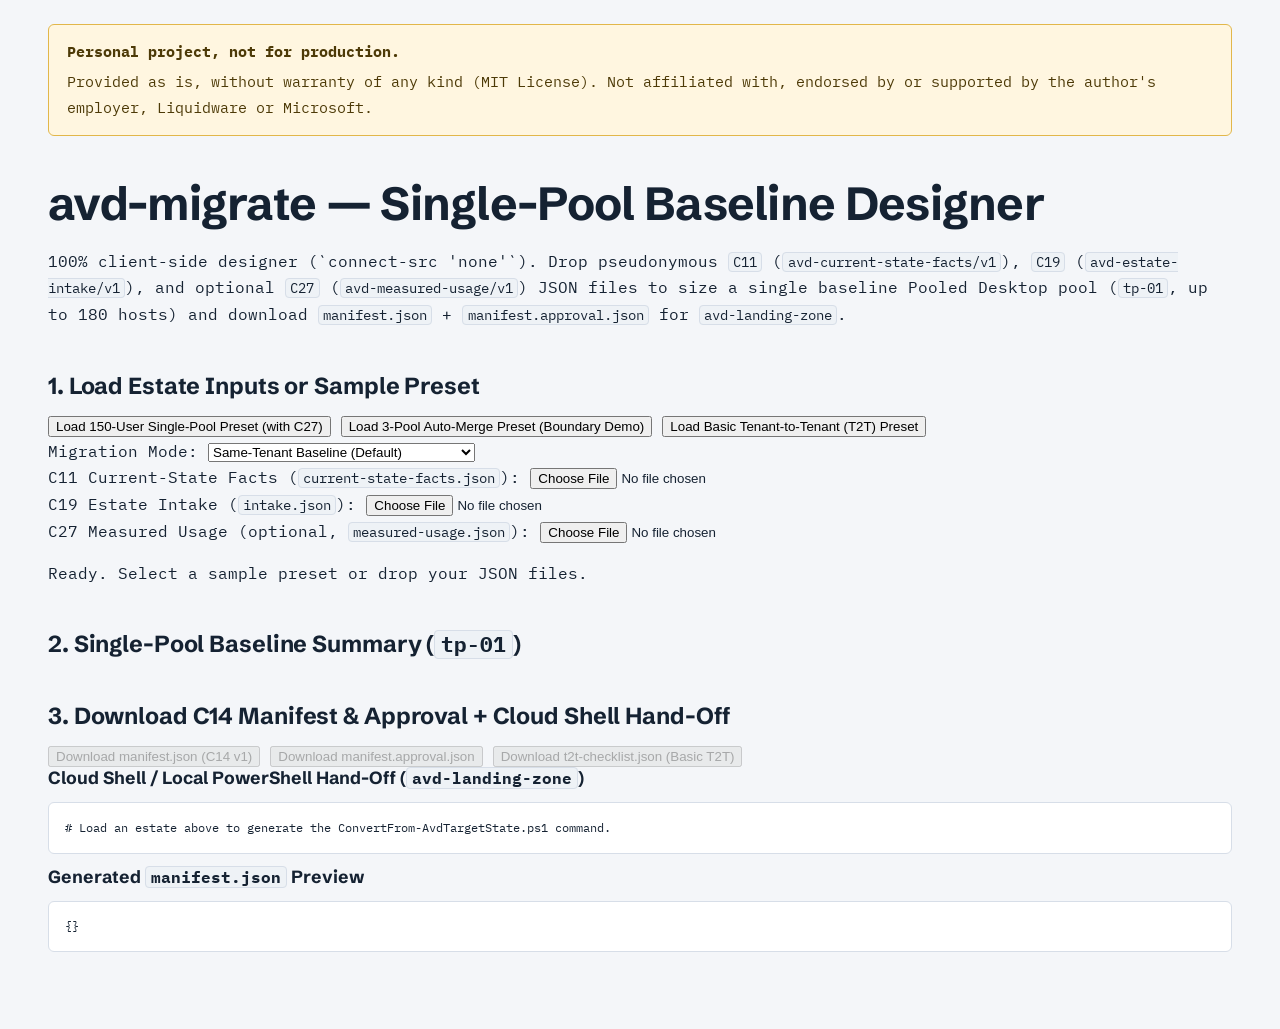
==== commit 2cf9bd4a: "feat(t2t): add basic single-pool tenant-to-tenant (T2T) mode and checklist No KB entry: single-pool " ====
--- a/site/portal/index.html
+++ b/site/portal/index.html
@@ -33,6 +33,14 @@
     <div>
       <button type="button" id="btn-preset-single">Load 150-User Single-Pool Preset (with C27)</button>
       <button type="button" id="btn-preset-multi">Load 3-Pool Auto-Merge Preset (Boundary Demo)</button>
+      <button type="button" id="btn-preset-t2t">Load Basic Tenant-to-Tenant (T2T) Preset</button>
+    </div>
+    <div>
+      <label for="select-migration-mode">Migration Mode:</label>
+      <select id="select-migration-mode">
+        <option value="same-tenant">Same-Tenant Baseline (Default)</option>
+        <option value="basic-t2t">Basic Tenant-to-Tenant (T2T Single-Pool)</option>
+      </select>
     </div>
     <div>
       <label for="file-c11">C11 Current-State Facts (<code>current-state-facts.json</code>):</label>
@@ -60,6 +68,7 @@
     <div>
       <button type="button" id="btn-download-manifest" disabled>Download manifest.json (C14 v1)</button>
       <button type="button" id="btn-download-approval" disabled>Download manifest.approval.json</button>
+      <button type="button" id="btn-download-t2t-checklist" disabled>Download t2t-checklist.json (Basic T2T)</button>
     </div>
     <h3>Cloud Shell / Local PowerShell Hand-Off (<code>avd-landing-zone</code>)</h3>
     <pre><code id="cloudshell-snippet"># Load an estate above to generate the ConvertFrom-AvdTargetState.ps1 command.</code></pre>
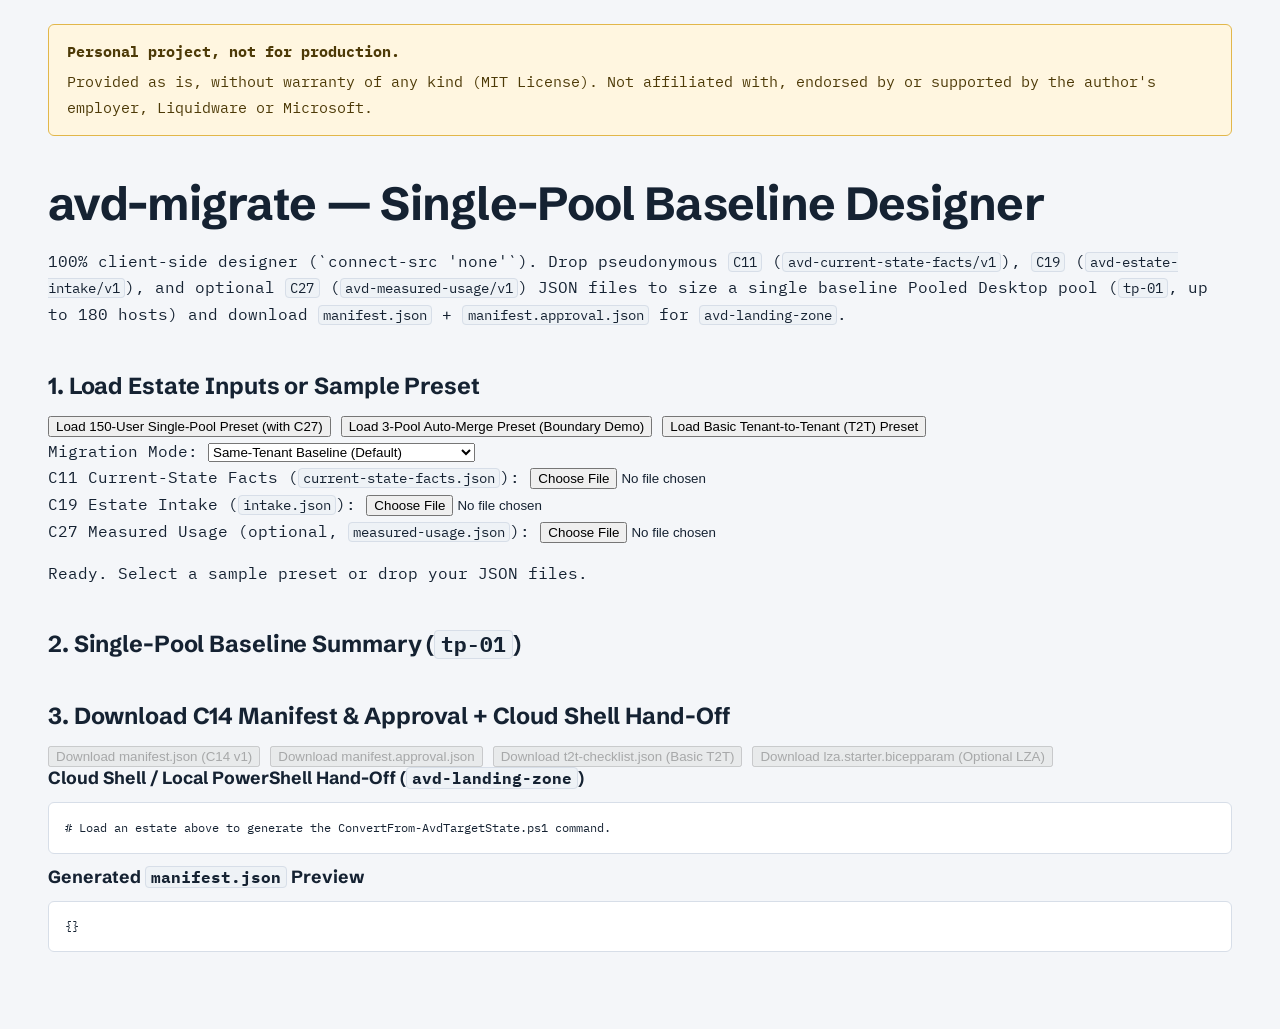
==== commit 6a1bb8c6: "feat: add optional LZA lza.starter.bicepparam export" ====
--- a/site/portal/index.html
+++ b/site/portal/index.html
@@ -69,6 +69,7 @@
       <button type="button" id="btn-download-manifest" disabled>Download manifest.json (C14 v1)</button>
       <button type="button" id="btn-download-approval" disabled>Download manifest.approval.json</button>
       <button type="button" id="btn-download-t2t-checklist" disabled>Download t2t-checklist.json (Basic T2T)</button>
+      <button type="button" id="btn-download-lza-bicepparam" disabled>Download lza.starter.bicepparam (Optional LZA)</button>
     </div>
     <h3>Cloud Shell / Local PowerShell Hand-Off (<code>avd-landing-zone</code>)</h3>
     <pre><code id="cloudshell-snippet"># Load an estate above to generate the ConvertFrom-AvdTargetState.ps1 command.</code></pre>
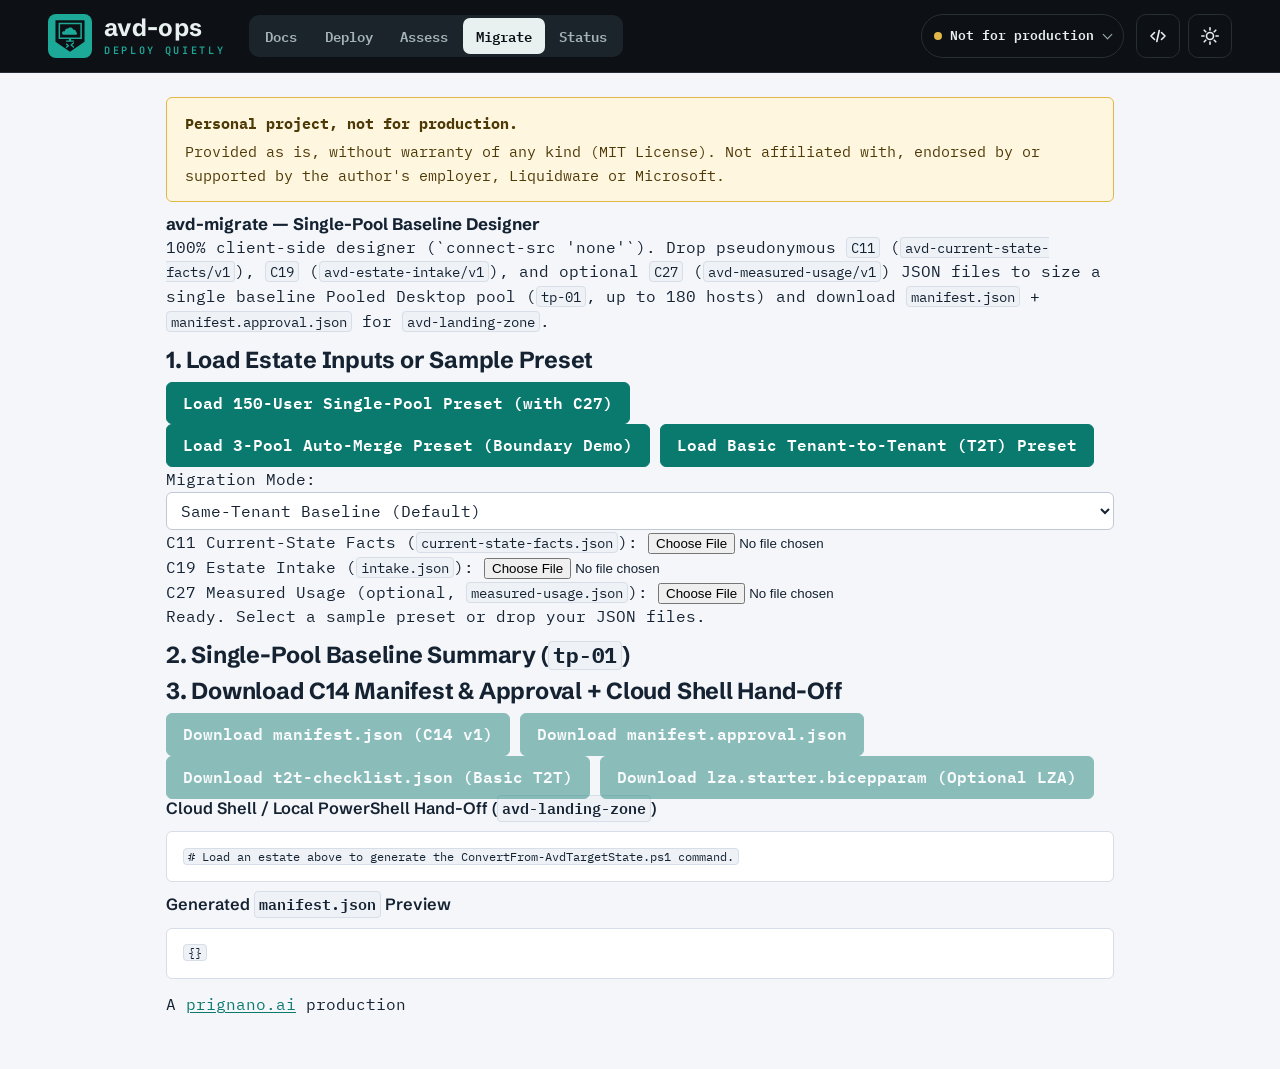
==== commit 8b44142f: "feat(portal): add unified avd-ops.app shell header and drop old CNAME" ====
--- a/site/portal/index.html
+++ b/site/portal/index.html
@@ -7,13 +7,21 @@
 <title>avd-migrate &mdash; Single-Pool Target-State Baseline Designer</title>
 <link rel="icon" href="../assets/brand/favicon.svg" type="image/svg+xml">
 <link rel="stylesheet" href="../assets/avd-ops.css">
+<link rel="stylesheet" href="../assets/avd-ops-portal.css">
 <link rel="stylesheet" href="../assets/avd-ops-shell.css">
-<link rel="stylesheet" href="../assets/avd-ops-portal.css">
 <script src="../assets/theme.js" defer></script>
 <script type="module" src="./migrate-app.js"></script>
 </head>
-<body>
-<main class="wrap">
+<body class="shell portal">
+<a class="skip" href="#main">Skip to content</a>
+<header class="bar"><div class="bar-in"><a class="brand" href="https://avd-ops.dev/"><img class="mark" src="../assets/brand/mark.svg" alt="" width="44" height="44"><span class="name"><span class="word">avd-ops</span><span class="tag">Deploy quietly</span></span></a>
+<nav class="switcher" aria-label="avd-ops tools"><a href="https://avd-ops.dev/">Docs</a><a href="https://avd-ops.app/deploy/">Deploy</a><a href="https://avd-ops.app/assess/">Assess</a><a href="./" aria-current="page">Migrate</a><a href="https://avd-ops.app/status/">Status</a></nav>
+<details class="notice" id="disclaimer"><summary><strong class="long">Personal project. Not for production. No warranty.</strong><strong class="short">Not for production</strong></summary>
+<div class="full"><ul><li><strong>Personal project, not for production.</strong> Provided as is, without warranty of any kind (<a href="https://github.com/avd-ops/avd-migrate/blob/main/LICENSE">MIT License</a>).</li>
+<li>Not affiliated with, endorsed by or supported by the author's employer, and not an official Microsoft product.</li>
+<li>Use a lab subscription and tenant.</li></ul></div></details>
+<div class="tools"><button class="iconbtn dev" type="button" aria-pressed="false" aria-label="Show contract and decision IDs (dev mode)" title="Show contract and decision IDs (dev mode)"><svg viewBox="0 0 20 20" fill="none" stroke="currentColor" stroke-width="1.6" stroke-linecap="round" stroke-linejoin="round" aria-hidden="true"><path d="M6.5 6.5 3 10l3.5 3.5M13.5 6.5 17 10l-3.5 3.5M11.2 4.5 8.8 15.5"/></svg></button><button class="iconbtn theme" type="button" aria-label="Switch theme"><svg class="sun" viewBox="0 0 20 20" fill="none" stroke="currentColor" stroke-width="1.6" stroke-linecap="round" aria-hidden="true"><circle cx="10" cy="10" r="3.5"/><path d="M10 1.8v2.2M10 16v2.2M1.8 10H4M16 10h2.2M4.2 4.2l1.6 1.6M14.2 14.2l1.6 1.6M4.2 15.8l1.6-1.6M14.2 5.8l1.6-1.6"/></svg><svg class="moon" viewBox="0 0 20 20" fill="none" stroke="currentColor" stroke-width="1.6" stroke-linejoin="round" aria-hidden="true"><path d="M16.5 12.4A7 7 0 0 1 7.6 3.5a7 7 0 1 0 8.9 8.9Z"/></svg></button></div></div></header>
+<main id="main" class="wrap">
   <header>
     <p class="warn">
       <strong>Personal project, not for production.</strong> Provided as is, without warranty of any kind (MIT License).
@@ -76,6 +84,7 @@
     <h3>Generated <code>manifest.json</code> Preview</h3>
     <pre><code id="manifest-preview">{}</code></pre>
   </section>
+  <p class="credit">A <a href="https://prignano.ai/">prignano.ai</a> production</p>
 </main>
 </body>
 </html>
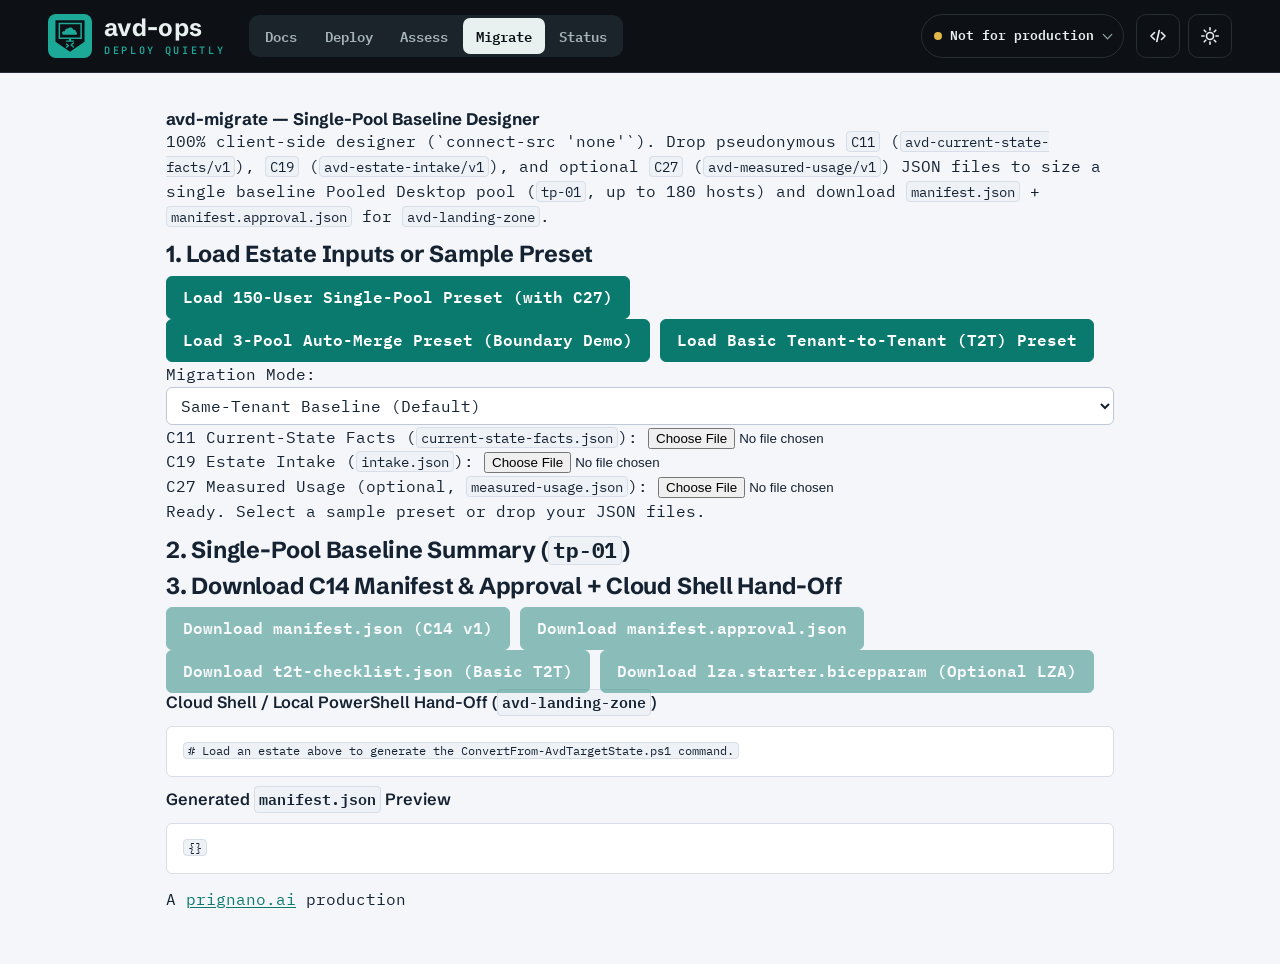
==== commit 9a7e2a16: "fix(portal): drop duplicate .warn banner below shell header" ====
--- a/site/portal/index.html
+++ b/site/portal/index.html
@@ -23,10 +23,6 @@
 <div class="tools"><button class="iconbtn dev" type="button" aria-pressed="false" aria-label="Show contract and decision IDs (dev mode)" title="Show contract and decision IDs (dev mode)"><svg viewBox="0 0 20 20" fill="none" stroke="currentColor" stroke-width="1.6" stroke-linecap="round" stroke-linejoin="round" aria-hidden="true"><path d="M6.5 6.5 3 10l3.5 3.5M13.5 6.5 17 10l-3.5 3.5M11.2 4.5 8.8 15.5"/></svg></button><button class="iconbtn theme" type="button" aria-label="Switch theme"><svg class="sun" viewBox="0 0 20 20" fill="none" stroke="currentColor" stroke-width="1.6" stroke-linecap="round" aria-hidden="true"><circle cx="10" cy="10" r="3.5"/><path d="M10 1.8v2.2M10 16v2.2M1.8 10H4M16 10h2.2M4.2 4.2l1.6 1.6M14.2 14.2l1.6 1.6M4.2 15.8l1.6-1.6M14.2 5.8l1.6-1.6"/></svg><svg class="moon" viewBox="0 0 20 20" fill="none" stroke="currentColor" stroke-width="1.6" stroke-linejoin="round" aria-hidden="true"><path d="M16.5 12.4A7 7 0 0 1 7.6 3.5a7 7 0 1 0 8.9 8.9Z"/></svg></button></div></div></header>
 <main id="main" class="wrap">
   <header>
-    <p class="warn">
-      <strong>Personal project, not for production.</strong> Provided as is, without warranty of any kind (MIT License).
-      Not affiliated with, endorsed by or supported by the author's employer, Liquidware or Microsoft.
-    </p>
     <h1>avd-migrate &mdash; Single-Pool Baseline Designer</h1>
     <p>
       100% client-side designer (`connect-src 'none'`). Drop pseudonymous <code>C11</code> (<code>avd-current-state-facts/v1</code>),
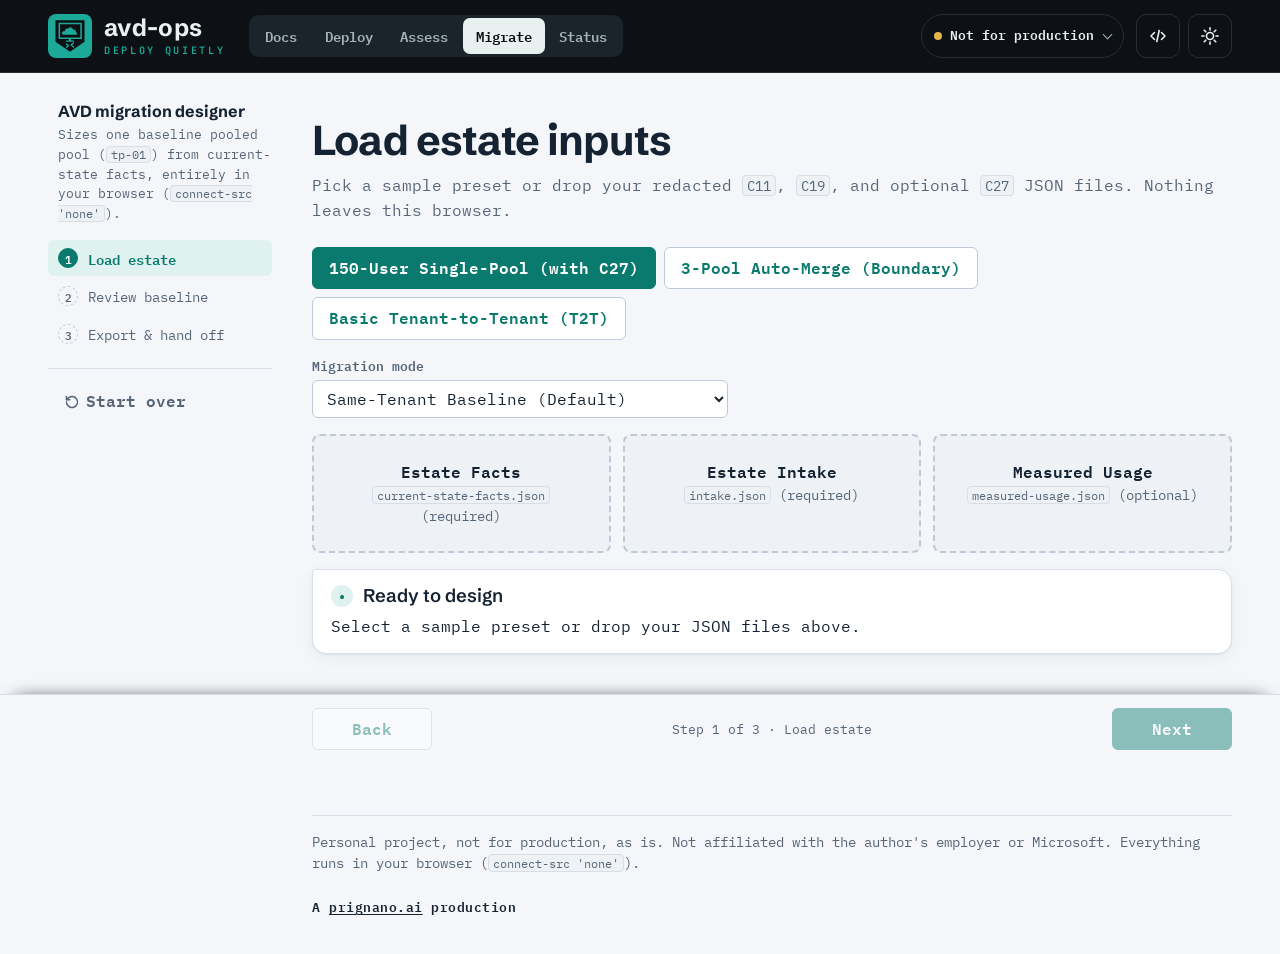
==== commit eab4505c: "ui: align migrate portal with deploy and assess wizard layout" ====
--- a/site/portal/index.html
+++ b/site/portal/index.html
@@ -5,14 +5,16 @@
 <meta name="viewport" content="width=device-width, initial-scale=1">
 <meta http-equiv="Content-Security-Policy" content="default-src 'none'; script-src 'self'; style-src 'self'; font-src 'self'; img-src 'self' data:; connect-src 'none'; base-uri 'none'; form-action 'none'">
 <title>avd-migrate &mdash; Single-Pool Target-State Baseline Designer</title>
+<meta name="description" content="100% client-side single-pool target-state baseline designer for Azure Virtual Desktop. Drop C11, C19, and optional C27 JSON files to emit a signed C14 manifest.">
 <link rel="icon" href="../assets/brand/favicon.svg" type="image/svg+xml">
 <link rel="stylesheet" href="../assets/avd-ops.css">
 <link rel="stylesheet" href="../assets/avd-ops-portal.css">
 <link rel="stylesheet" href="../assets/avd-ops-shell.css">
+<link rel="stylesheet" href="./migrate.css">
 <script src="../assets/theme.js" defer></script>
 <script type="module" src="./migrate-app.js"></script>
 </head>
-<body class="shell portal">
+<body class="portal shell">
 <a class="skip" href="#main">Skip to content</a>
 <header class="bar"><div class="bar-in"><a class="brand" href="https://avd-ops.dev/"><img class="mark" src="../assets/brand/mark.svg" alt="" width="44" height="44"><span class="name"><span class="word">avd-ops</span><span class="tag">Deploy quietly</span></span></a>
 <nav class="switcher" aria-label="avd-ops tools"><a href="https://avd-ops.dev/">Docs</a><a href="https://avd-ops.app/deploy/">Deploy</a><a href="https://avd-ops.app/assess/">Assess</a><a href="./" aria-current="page">Migrate</a><a href="https://avd-ops.app/status/">Status</a></nav>
@@ -21,66 +23,131 @@
 <li>Not affiliated with, endorsed by or supported by the author's employer, and not an official Microsoft product.</li>
 <li>Use a lab subscription and tenant.</li></ul></div></details>
 <div class="tools"><button class="iconbtn dev" type="button" aria-pressed="false" aria-label="Show contract and decision IDs (dev mode)" title="Show contract and decision IDs (dev mode)"><svg viewBox="0 0 20 20" fill="none" stroke="currentColor" stroke-width="1.6" stroke-linecap="round" stroke-linejoin="round" aria-hidden="true"><path d="M6.5 6.5 3 10l3.5 3.5M13.5 6.5 17 10l-3.5 3.5M11.2 4.5 8.8 15.5"/></svg></button><button class="iconbtn theme" type="button" aria-label="Switch theme"><svg class="sun" viewBox="0 0 20 20" fill="none" stroke="currentColor" stroke-width="1.6" stroke-linecap="round" aria-hidden="true"><circle cx="10" cy="10" r="3.5"/><path d="M10 1.8v2.2M10 16v2.2M1.8 10H4M16 10h2.2M4.2 4.2l1.6 1.6M14.2 14.2l1.6 1.6M4.2 15.8l1.6-1.6M14.2 5.8l1.6-1.6"/></svg><svg class="moon" viewBox="0 0 20 20" fill="none" stroke="currentColor" stroke-width="1.6" stroke-linejoin="round" aria-hidden="true"><path d="M16.5 12.4A7 7 0 0 1 7.6 3.5a7 7 0 1 0 8.9 8.9Z"/></svg></button></div></div></header>
-<main id="main" class="wrap">
-  <header>
-    <h1>avd-migrate &mdash; Single-Pool Baseline Designer</h1>
-    <p>
-      100% client-side designer (`connect-src 'none'`). Drop pseudonymous <code>C11</code> (<code>avd-current-state-facts/v1</code>),
-      <code>C19</code> (<code>avd-estate-intake/v1</code>), and optional <code>C27</code> (<code>avd-measured-usage/v1</code>) JSON files
-      to size a single baseline Pooled Desktop pool (<code>tp-01</code>, up to 180 hosts) and download <code>manifest.json</code> +
-      <code>manifest.approval.json</code> for <code>avd-landing-zone</code>.
-    </p>
+
+<main id="main" class="wz-layout">
+  <header class="top wz-rail">
+    <div class="title">
+      <h1>AVD migration designer</h1>
+      <p class="purpose">Sizes one baseline pooled pool (<code>tp-01</code>) from current-state facts, entirely in your browser (<code>connect-src 'none'</code>).</p>
+    </div>
+    <ol class="wz-list" id="steps" aria-label="Migration designer steps">
+      <li><button type="button" class="step" data-step="0" aria-current="step"><span class="n">1</span><span>Load estate</span></button></li>
+      <li><button type="button" class="step" data-step="1" disabled><span class="n">2</span><span>Review baseline</span></button></li>
+      <li><button type="button" class="step" data-step="2" disabled><span class="n">3</span><span>Export &amp; hand off</span></button></li>
+    </ol>
+    <ol class="wz-progress" id="steps-bar" aria-label="Migration designer progress">
+      <li class="phase now" data-steps="3">
+        <span class="phase-name">Baseline design</span>
+        <div class="segs">
+          <button type="button" class="seg current" data-step="0" aria-label="Step 1: Load estate"></button>
+          <button type="button" class="seg" data-step="1" aria-label="Step 2: Review baseline" disabled></button>
+          <button type="button" class="seg" data-step="2" aria-label="Step 3: Export &amp; hand off" disabled></button>
+        </div>
+      </li>
+    </ol>
+    <div class="toplinks wz-tools">
+      <button type="button" class="wz-tool" id="btn-reset" title="Clear loaded files and reset">
+        <svg viewBox="0 0 16 16" aria-hidden="true" fill="none" stroke="currentColor" stroke-width="1.5" stroke-linecap="round" stroke-linejoin="round"><path d="M2.5 8a5.5 5.5 0 1 0 1.4-3.7L2.5 5.8"/><path d="M2.5 2.5v3.3h3.3"/></svg>
+        <span class="t">Start over</span>
+      </button>
+    </div>
   </header>
 
-  <section aria-labelledby="step1-heading">
-    <h2 id="step1-heading">1. Load Estate Inputs or Sample Preset</h2>
-    <div>
-      <button type="button" id="btn-preset-single">Load 150-User Single-Pool Preset (with C27)</button>
-      <button type="button" id="btn-preset-multi">Load 3-Pool Auto-Merge Preset (Boundary Demo)</button>
-      <button type="button" id="btn-preset-t2t">Load Basic Tenant-to-Tenant (T2T) Preset</button>
-    </div>
-    <div>
-      <label for="select-migration-mode">Migration Mode:</label>
-      <select id="select-migration-mode">
-        <option value="same-tenant">Same-Tenant Baseline (Default)</option>
-        <option value="basic-t2t">Basic Tenant-to-Tenant (T2T Single-Pool)</option>
-      </select>
-    </div>
-    <div>
-      <label for="file-c11">C11 Current-State Facts (<code>current-state-facts.json</code>):</label>
-      <input type="file" id="file-c11" accept=".json,application/json">
-    </div>
-    <div>
-      <label for="file-c19">C19 Estate Intake (<code>intake.json</code>):</label>
-      <input type="file" id="file-c19" accept=".json,application/json">
-    </div>
-    <div>
-      <label for="file-c27">C27 Measured Usage (optional, <code>measured-usage.json</code>):</label>
-      <input type="file" id="file-c27" accept=".json,application/json">
-    </div>
-    <p id="status-banner" role="status" aria-live="polite">Ready. Select a sample preset or drop your JSON files.</p>
-  </section>
+  <div class="wz-main">
+    <section class="wz-stage" id="stage-load" data-step="0" aria-labelledby="step1-heading">
+      <h2 id="step1-heading">Load estate inputs</h2>
+      <p class="purpose">Pick a sample preset or drop your redacted <code>C11</code>, <code>C19</code>, and optional <code>C27</code> JSON files. Nothing leaves this browser.</p>
 
-  <section aria-labelledby="step2-heading">
-    <h2 id="step2-heading">2. Single-Pool Baseline Summary (<code>tp-01</code>)</h2>
-    <div id="boundary-notices" hidden></div>
-    <div id="summary-cards"></div>
-  </section>
+      <div class="preset-row" role="group" aria-label="Sample presets">
+        <button type="button" id="btn-preset-single">150-User Single-Pool (with C27)</button>
+        <button type="button" class="secondary" id="btn-preset-multi">3-Pool Auto-Merge (Boundary)</button>
+        <button type="button" class="secondary" id="btn-preset-t2t">Basic Tenant-to-Tenant (T2T)</button>
+      </div>
 
-  <section aria-labelledby="step3-heading">
-    <h2 id="step3-heading">3. Download C14 Manifest &amp; Approval + Cloud Shell Hand-Off</h2>
-    <div>
-      <button type="button" id="btn-download-manifest" disabled>Download manifest.json (C14 v1)</button>
-      <button type="button" id="btn-download-approval" disabled>Download manifest.approval.json</button>
-      <button type="button" id="btn-download-t2t-checklist" disabled>Download t2t-checklist.json (Basic T2T)</button>
-      <button type="button" id="btn-download-lza-bicepparam" disabled>Download lza.starter.bicepparam (Optional LZA)</button>
-    </div>
-    <h3>Cloud Shell / Local PowerShell Hand-Off (<code>avd-landing-zone</code>)</h3>
-    <pre><code id="cloudshell-snippet"># Load an estate above to generate the ConvertFrom-AvdTargetState.ps1 command.</code></pre>
-    <h3>Generated <code>manifest.json</code> Preview</h3>
-    <pre><code id="manifest-preview">{}</code></pre>
-  </section>
+      <div class="mode-row">
+        <label class="field" for="select-migration-mode">
+          <span>Migration mode</span>
+          <select id="select-migration-mode">
+            <option value="same-tenant">Same-Tenant Baseline (Default)</option>
+            <option value="basic-t2t">Basic Tenant-to-Tenant (T2T Single-Pool)</option>
+          </select>
+        </label>
+      </div>
+
+      <div class="drop-grid">
+        <label class="filedrop" id="drop-c11" for="file-c11">
+          <input type="file" id="file-c11" accept=".json,application/json">
+          <span class="what">Estate Facts<span class="dev-id"> (C11)</span></span>
+          <span class="hint"><code>current-state-facts.json</code> (required)</span>
+          <span class="file" id="file-c11-name"></span>
+        </label>
+        <label class="filedrop" id="drop-c19" for="file-c19">
+          <input type="file" id="file-c19" accept=".json,application/json">
+          <span class="what">Estate Intake<span class="dev-id"> (C19)</span></span>
+          <span class="hint"><code>intake.json</code> (required)</span>
+          <span class="file" id="file-c19-name"></span>
+        </label>
+        <label class="filedrop" id="drop-c27" for="file-c27">
+          <input type="file" id="file-c27" accept=".json,application/json">
+          <span class="what">Measured Usage<span class="dev-id"> (C27)</span></span>
+          <span class="hint"><code>measured-usage.json</code> (optional)</span>
+          <span class="file" id="file-c27-name"></span>
+        </label>
+      </div>
+
+      <div class="reply" id="status-reply" role="status" aria-live="polite">
+        <div class="bl" id="status-bl">Ready to design</div>
+        <p id="status-banner">Select a sample preset or drop your JSON files above.</p>
+      </div>
+    </section>
+
+    <section class="wz-stage hidden" id="stage-review" data-step="1" aria-labelledby="step2-heading">
+      <h2 id="step2-heading">Single-pool baseline (<code>tp-01</code>)</h2>
+      <p class="purpose">Review the sized host pool, retail cost estimate, and any single-pool boundary notices before exporting.</p>
+      <div id="boundary-notices" class="notice-panel" hidden></div>
+      <div id="summary-cards"></div>
+    </section>
+
+    <section class="wz-stage hidden" id="stage-export" data-step="2" aria-labelledby="step3-heading">
+      <h2 id="step3-heading">Export manifest &amp; hand off</h2>
+      <p class="purpose">Download the signed C14 manifest and approval file, then render <code>avd.bicepparam</code> in <code>avd-landing-zone</code>.</p>
+
+      <div class="export-actions">
+        <button type="button" id="btn-download-manifest" disabled>Download manifest.json (C14 v1)</button>
+        <button type="button" class="secondary" id="btn-download-approval" disabled>Download manifest.approval.json</button>
+        <button type="button" class="secondary" id="btn-download-t2t-checklist" disabled>Download t2t-checklist.json (Basic T2T)</button>
+        <button type="button" class="secondary" id="btn-download-lza-bicepparam" disabled>Download lza.starter.bicepparam</button>
+      </div>
+
+      <div class="term">
+        <div class="term-head">
+          <span class="term-label">Render avd.bicepparam in avd-landing-zone</span>
+          <button type="button" id="btn-copy-snippet">Copy</button>
+        </div>
+        <pre><code id="cloudshell-snippet"># Load an estate in Step 1 to generate the ConvertFrom-AvdTargetState.ps1 command.</code></pre>
+      </div>
+
+      <details class="more">
+        <summary>Generated <code>manifest.json</code> preview</summary>
+        <pre><code id="manifest-preview">{}</code></pre>
+      </details>
+    </section>
+  </div>
+</main>
+
+<div class="wz-nav wide">
+  <div class="in">
+    <button type="button" class="secondary" id="btn-prev" disabled>Back</button>
+    <span class="where" id="step-where">Step 1 of 3 &middot; Load estate</span>
+    <button type="button" id="btn-next" disabled>Next</button>
+  </div>
+</div>
+
+<div class="after">
+  <footer class="disclaimer">
+    <p>Personal project, not for production, as is. Not affiliated with the author's employer or Microsoft. Everything runs in your browser (<code>connect-src 'none'</code>).</p>
+  </footer>
   <p class="credit">A <a href="https://prignano.ai/">prignano.ai</a> production</p>
-</main>
+</div>
 </body>
 </html>
--- a/site/portal/migrate.css
+++ b/site/portal/migrate.css
@@ -0,0 +1,152 @@
+/* Page-specific styles for avd-migrate portal, matching the Deploy and Assess wizard layout. */
+.shell main { padding-block: 0; }
+.portal header.bar .iconbtn,
+.portal header.bar .iconbtn:hover:not(:disabled) {
+  padding: 0;
+  background: transparent;
+  color: var(--shell-fg);
+  border-color: var(--shell-line);
+}
+.portal header.bar .iconbtn:hover:not(:disabled) {
+  background: var(--shell-hover);
+}
+.portal button.wz-tool,
+.portal button.wz-tool:hover:not(:disabled) {
+  border: 0;
+  background: none;
+  color: var(--muted);
+}
+.portal button.wz-tool:hover:not(:disabled),
+.portal button.wz-tool[aria-expanded="true"] {
+  background: var(--sunken);
+  color: var(--fg);
+}
+.wz-main { min-width: 0; }
+html {
+  scroll-padding-top: calc(var(--bar) + env(safe-area-inset-top, 0px) + 16px);
+  scroll-padding-bottom: 96px;
+}
+
+/* Form & preset controls */
+.preset-row {
+  display: flex;
+  flex-wrap: wrap;
+  gap: var(--space-2);
+  margin: 0 0 var(--space-4);
+}
+.mode-row {
+  margin: 0 0 var(--space-4);
+  max-width: 26rem;
+}
+.drop-grid {
+  display: grid;
+  grid-template-columns: repeat(auto-fit, minmax(15rem, 1fr));
+  gap: var(--space-3);
+  margin: 0 0 var(--space-4);
+}
+.portal .filedrop.loaded {
+  border-style: solid;
+  border-color: var(--good);
+  background: var(--good-soft);
+}
+.portal .filedrop .file:empty {
+  display: none;
+}
+
+/* Status reply */
+#status-reply {
+  margin-top: var(--space-3);
+}
+#status-reply p {
+  margin: 0;
+}
+
+/* Review stage: boundary notices + KPI cards + KV table */
+.notice-panel {
+  border: 1px solid var(--caution);
+  border-left: 4px solid var(--caution);
+  border-radius: var(--radius-sm);
+  background: var(--caution-soft);
+  padding: var(--space-3) var(--space-4);
+  margin: 0 0 var(--space-4);
+}
+.notice-panel h3 {
+  margin: 0 0 var(--space-2);
+  color: var(--fg);
+}
+.notice-panel ul {
+  margin: 0;
+  padding-left: 1.2rem;
+}
+.notice-panel li + li {
+  margin-top: var(--space-1);
+}
+
+.kpis {
+  display: grid;
+  grid-template-columns: repeat(auto-fit, minmax(11.5rem, 1fr));
+  gap: var(--space-3);
+  margin: 0 0 var(--space-4);
+}
+.kpi {
+  background: var(--surface);
+  border: 1px solid var(--line);
+  border-radius: var(--radius);
+  padding: var(--space-3) var(--space-4);
+  box-shadow: var(--shadow);
+}
+.kpi-label {
+  font: 600 var(--fs-xs) var(--mono);
+  text-transform: uppercase;
+  letter-spacing: .05em;
+  color: var(--muted);
+  margin-bottom: var(--space-1);
+}
+.kpi-val {
+  font: 700 1.45rem/1.15 var(--display);
+  color: var(--fg);
+  margin-bottom: 2px;
+}
+.kpi-sub {
+  font-size: var(--fs-xs);
+  color: var(--muted);
+}
+
+/* Export stage */
+.export-actions {
+  display: flex;
+  flex-wrap: wrap;
+  gap: var(--space-2);
+  margin: 0 0 var(--space-5);
+}
+.portal .term {
+  margin: 0 0 var(--space-4);
+}
+.portal details.more pre {
+  margin-top: var(--space-2);
+  max-block-size: 24rem;
+  overflow: auto;
+}
+
+/* Footer below the wizard */
+.after {
+  max-width: var(--page);
+  margin: 0 auto;
+  padding-top: 24px;
+  padding-left: max(var(--gutter), env(safe-area-inset-left, 0px));
+  padding-right: max(var(--gutter), env(safe-area-inset-right, 0px));
+}
+@media (min-width: 64.01rem) {
+  .after {
+    padding-left: calc(max(var(--gutter), env(safe-area-inset-left, 0px)) + 14rem + var(--space-6));
+  }
+}
+.credit {
+  margin: 0;
+  padding: 0 0 calc(24px + env(safe-area-inset-bottom, 0px));
+  font: 600 .8rem var(--mono);
+  letter-spacing: .04em;
+  color: var(--fg);
+}
+.credit a { color: inherit; }
+.portal footer.disclaimer { padding-bottom: 10px; }
